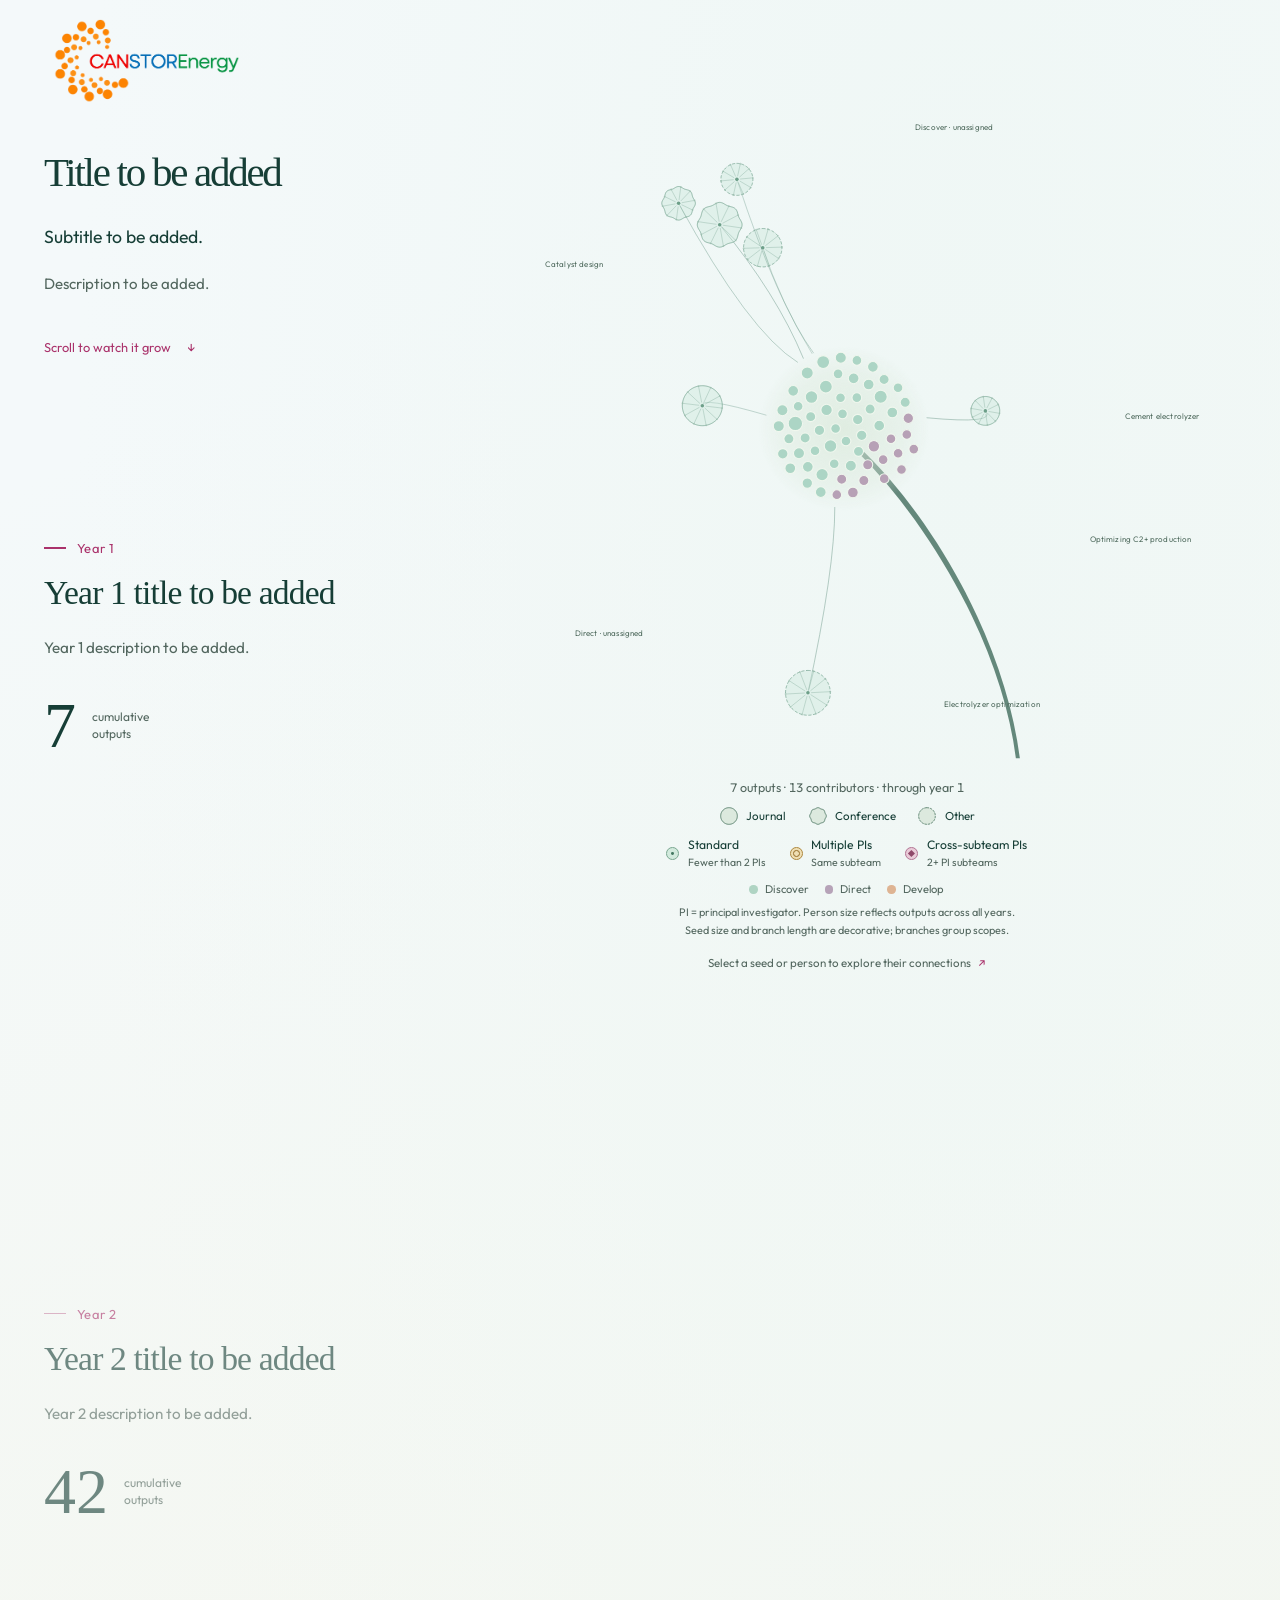
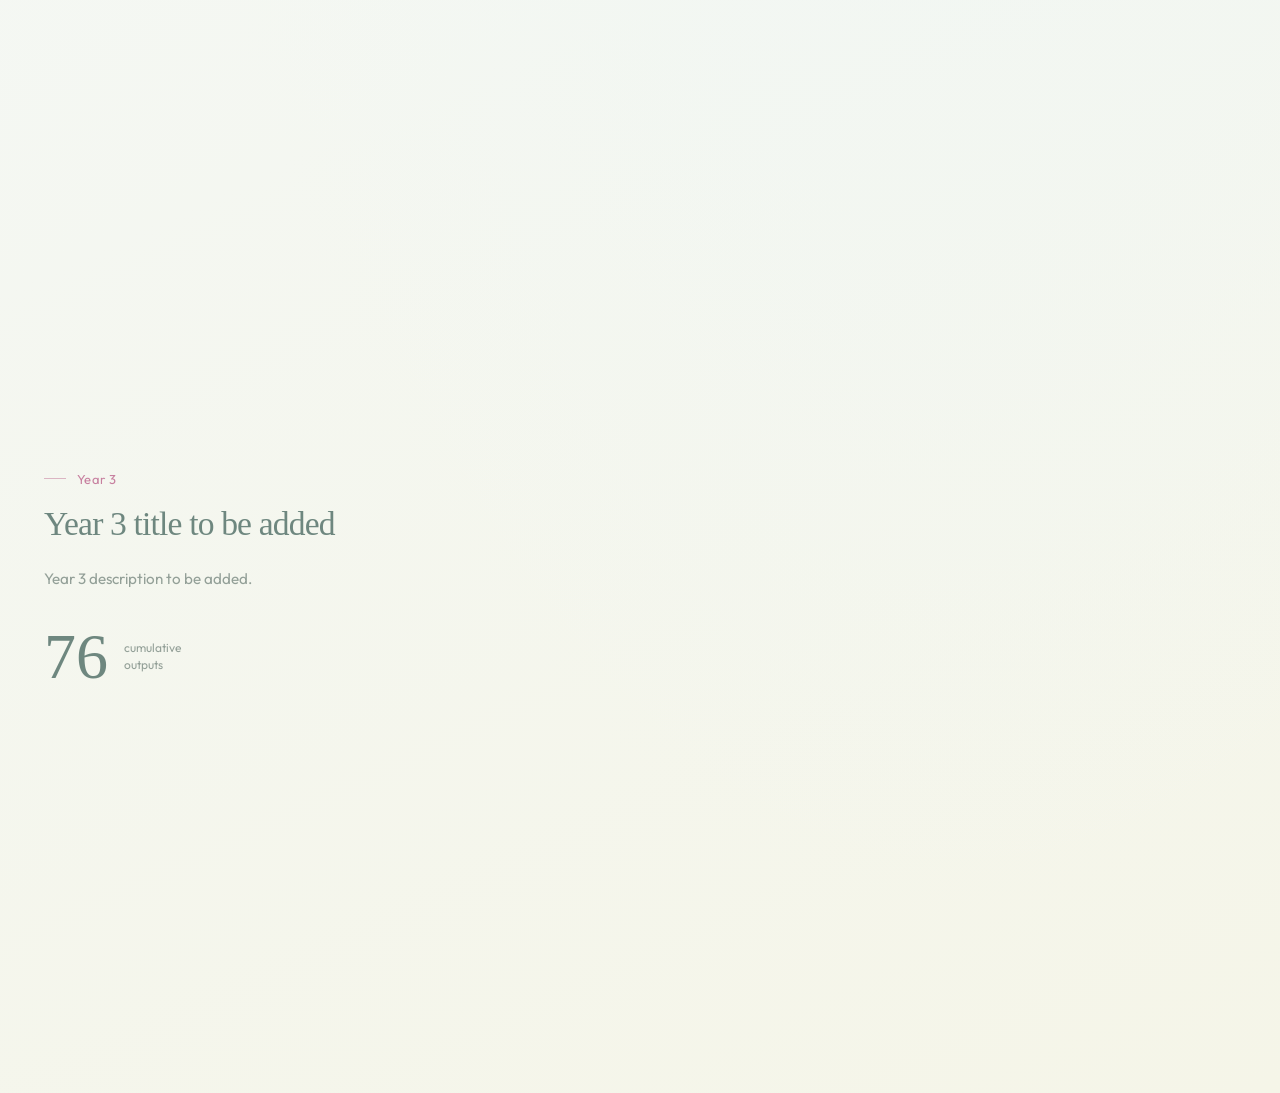
==== index.html @ e915e040 "Use dashed circles for other research outputs" ====
<!doctype html>
<html lang="en">
<head>
  <meta charset="utf-8">
  <meta name="viewport" content="width=device-width,initial-scale=1">
  <meta name="description" content="An interactive visualization of CANSTOREnergy personnel and research output records.">
  <title>CANSTOREnergy · Research visualization</title>
  <link rel="icon" type="image/png" href="assets/branding/canstore-logo-transparent.png">
  <link rel="stylesheet" href="assets/dandelion.css?v=20260923c">
  <script defer src="assets/dandelion_data.js"></script>
  <script defer src="assets/dandelion_layout.js?v=20260923c"></script>
  <script defer src="assets/dandelion.js?v=20260923c"></script>
</head>
<body>
  <a class="skip-link" href="#research-story">Skip to the research story</a>
  <header class="page-header">
    <a class="brand" href="dandelion.html" aria-label="CANSTOREnergy — return to the beginning">
      <img src="assets/branding/canstore-logo-transparent.png" width="1935" height="812" alt="CANSTOREnergy">
    </a>
  </header>
  <main id="research-story">
    <aside class="story" aria-label="Three years of research">
      <div class="story-intro">
        <h1 class="placeholder-text">Title to be added</h1>
        <p class="intro placeholder-text">Subtitle to be added.</p>
        <p class="explanation placeholder-text">Description to be added.</p>
        <a class="scroll-cue" href="#year-1">Scroll to watch it grow <span aria-hidden="true">↓</span></a>
      </div>
      <section class="chapter" id="year-1" data-chapter="1">
        <span class="chapter-year">Year 1</span>
        <h2 class="placeholder-text">Year 1 title to be added</h2>
        <p class="placeholder-text">Year 1 description to be added.</p>
        <div class="chapter-count"><strong>7</strong><span>cumulative<br>outputs</span></div>
      </section>
      <section class="chapter" id="year-2" data-chapter="2">
        <span class="chapter-year">Year 2</span>
        <h2 class="placeholder-text">Year 2 title to be added</h2>
        <p class="placeholder-text">Year 2 description to be added.</p>
        <div class="chapter-count"><strong>42</strong><span>cumulative<br>outputs</span></div>
      </section>
      <section class="chapter" id="year-3" data-chapter="3">
        <span class="chapter-year">Year 3</span>
        <h2 class="placeholder-text">Year 3 title to be added</h2>
        <p class="placeholder-text">Year 3 description to be added.</p>
        <div class="chapter-count"><strong>76</strong><span>cumulative<br>outputs</span></div>
      </section>
    </aside>
    <div class="visual-column">
      <div class="pinned-view">
        <section class="visual" aria-label="Interactive research dandelion">
          <svg id="flower" viewBox="10 15 880 830" role="group" aria-label="Research outputs surrounding a fixed core of contributors"></svg>
          <div id="tooltip" role="tooltip" hidden></div>
        </section>
        <div class="graph-caption">
          <div class="graph-status"><p id="count" aria-live="polite">Loading research records…</p></div>
          <div class="legend type-legend" aria-label="Seed shapes show output type">
            <span><svg viewBox="-12 -12 24 24" data-type-symbol="journal" aria-hidden="true"></svg>Journal</span>
            <span><svg viewBox="-12 -12 24 24" data-type-symbol="conference" aria-hidden="true"></svg>Conference</span>
            <span title="Other outputs, interviews, and reports or briefs"><svg viewBox="-12 -12 24 24" data-type-symbol="other" aria-hidden="true"></svg>Other</span>
          </div>
          <div class="legend output-legend" aria-label="Output legend: PI means principal investigator">
            <span title="Fewer than two recorded PI authors"><i class="standard-key" aria-hidden="true"></i><span class="legend-copy">Standard<small>Fewer than 2 PIs</small></span></span>
            <span title="At least two recorded PI authors, all from the same subteam"><i class="multiple-key" aria-hidden="true"></i><span class="legend-copy">Multiple PIs<small>Same subteam</small></span></span>
            <span title="At least two recorded PI authors representing different subteams"><i class="cross-pi-key" aria-hidden="true"></i><span class="legend-copy">Cross-subteam PIs<small>2+ PI subteams</small></span></span>
          </div>
          <div class="legend people-legend" aria-label="People by subteam">
            <span><i class="discover" aria-hidden="true"></i>Discover</span>
            <span><i class="direct" aria-hidden="true"></i>Direct</span>
            <span title="No contributors from Develop are recorded in the current outputs"><i class="develop" aria-hidden="true"></i>Develop</span>
          </div>
          <p class="graph-note">PI = principal investigator. Person size reflects outputs across all years. <br>Seed size and branch length are decorative; branches group scopes.</p>
        </div>
        <div class="detail-dock" id="detail-dock">
          <p class="details-empty" id="details-empty">Select a seed or person to explore their connections <span aria-hidden="true">↗</span></p>
          <section class="detail-shell" id="detail-shell" hidden aria-labelledby="detail-title">
            <div class="detail-surface">
              <div class="detail-toolbar"><span id="detail-kind">Research output</span><button id="clear" type="button" aria-label="Close selection details">Close <span aria-hidden="true">×</span></button></div>
              <div id="details" tabindex="0" aria-label="Selection details"></div>
              <p id="details-scroll-hint" hidden>More details below <span aria-hidden="true">↓</span></p>
            </div>
          </section>
          <p class="sr-only" id="selection-announcement" aria-live="polite"></p>
        </div>
      </div>
    </div>
  </main>
  <noscript><p class="load-error">Enable JavaScript to explore the interactive flower. The research story remains available above.</p></noscript>
</body>
</html>
---- assets/dandelion.css ----
@font-face{font-family:Outfit;src:url('fonts/outfit-regular.ttf') format('truetype');font-weight:400;font-display:swap}
@font-face{font-family:Outfit;src:url('fonts/outfit-medium.ttf') format('truetype');font-weight:500;font-display:swap}
@font-face{font-family:Outfit;src:url('fonts/outfit-semibold.ttf') format('truetype');font-weight:600;font-display:swap}
:root{--ink:#163e36;--muted:#53675f;--pink:#aa326b;--mint:#afd4c3;--mauve:#b6a3b8;--peach:#deb493;--paper:#f5f6ed;--ease:cubic-bezier(.22,.75,.24,1);--layer-pinned:2;--layer-tooltip:3;--layer-skip:4}
*{box-sizing:border-box}html{scroll-behavior:smooth}body{margin:0;color:var(--ink);background:radial-gradient(ellipse at 75% 16%,#eff7f5 0,transparent 65%),linear-gradient(155deg,#f4f9fa 15%,#f5f5e8 100%);font-family:Outfit,sans-serif;min-height:100dvh}button,a{-webkit-tap-highlight-color:transparent}button{font:inherit;cursor:pointer}a{color:inherit;text-decoration:none}button:focus-visible,a:focus-visible,#details:focus-visible{outline:2px solid var(--pink);outline-offset:4px}button:active{transform:scale(.98)}[hidden]{display:none!important}.sr-only{position:absolute;width:1px;height:1px;overflow:hidden;clip-path:inset(50%);white-space:nowrap}.skip-link{position:fixed;top:1rem;left:1rem;z-index:var(--layer-skip);background:var(--paper);padding:1rem;transform:translateY(-200%)}.skip-link:focus{transform:none}
.page-header{max-width:1460px;margin:auto;padding:1.2rem 2.75rem .3rem;display:flex;align-items:center;min-height:6rem}.brand{display:inline-flex}.brand img{display:block;width:12.5rem;height:auto;object-fit:contain}
main{display:grid;grid-template-columns:minmax(240px,1fr) minmax(0,2fr);gap:1.5rem;max-width:1460px;margin:auto;padding:0 2.75rem}.story{min-width:0}.story-intro{padding:2.75rem 0 1rem}h1,h2,p{margin-top:0}h1,h2,.chapter-count strong{font-family:Georgia,'Times New Roman',serif;font-weight:400}h1{font-size:clamp(2.3rem,3.2vw,3.15rem);line-height:1.02;letter-spacing:-.055em;margin-bottom:1.75rem;max-width:340px}h2{letter-spacing:-.025em;text-wrap:balance}.intro{font-size:1.1rem;line-height:1.65;margin-bottom:1.25rem}.explanation{font-size:.94rem;line-height:1.75;max-width:285px;color:var(--muted);text-wrap:pretty}.scroll-cue{display:inline-flex;align-items:center;gap:1rem;font-size:.8rem;color:var(--pink);margin:1.25rem 0;padding:.45rem 0}.scroll-cue span{transition:transform .4s var(--ease)}.scroll-cue:hover span{transform:translateY(4px)}.chapter{min-height:85dvh;padding:15dvh 0 12dvh;opacity:.6;transition:opacity .6s var(--ease);scroll-margin-top:24dvh}.chapter.active{opacity:1}.chapter-year{display:inline-flex;align-items:center;gap:.65rem;font-size:.81rem;color:var(--pink);letter-spacing:.04em}.chapter-year::before{content:"";width:1.4rem;height:1px;background:currentColor;opacity:.55}.chapter.active .chapter-year::before{height:2px;opacity:1}.chapter h2{font-size:2.1rem;margin:1.1rem 0 1.4rem;line-height:1.12}.chapter p{font-size:.95rem;line-height:1.85;max-width:295px;color:var(--muted);text-wrap:pretty}.chapter-count{display:flex;gap:1rem;align-items:center;margin:2rem 0}.chapter-count strong{font-size:4rem;line-height:1;font-variant-numeric:tabular-nums}.chapter-count span{font-size:.75rem;color:var(--muted);line-height:1.4}.chapter:last-child{padding-bottom:25dvh}
.visual-column{min-width:0}.pinned-view{position:sticky;top:1rem;height:calc(100dvh - 2rem);max-height:1100px;display:grid;grid-template-rows:minmax(0,1fr) auto auto;gap:.55rem}.pinned-view.has-selection{grid-template-rows:minmax(0,1fr) auto 15rem}.visual{position:relative;min-height:0;min-width:0}.visual svg{display:block;width:100%;height:100%;overflow:visible}.graph-caption{text-align:center}.graph-status{display:flex;justify-content:center;align-items:center;gap:1rem;margin-bottom:.65rem}#count{font-size:.78rem;color:var(--muted);margin:0;font-variant-numeric:tabular-nums}.legend{display:flex;gap:1rem;justify-content:center;align-items:center;flex-wrap:wrap;font-size:.76rem}.legend > span{display:flex;align-items:center;gap:.45rem}.legend i{width:.52rem;height:.52rem;border-radius:50%;display:inline-block}.discover{background:var(--mint)}.direct{background:var(--mauve)}.develop{background:var(--peach)}.output-legend{gap:1.5rem}.legend-copy{display:block;text-align:left;line-height:1.35}.legend-copy small{display:block;font-size:.66rem;color:var(--muted);font-weight:400;margin-top:.12rem}.output-legend > span{gap:.55rem}.output-legend i{flex-shrink:0}.people-legend{margin-top:.8rem;font-size:.7rem;color:var(--muted)}.legend .standard-key,.legend .multiple-key,.legend .cross-pi-key{width:.8rem;height:.8rem;border:1px solid #79a68f;background:#d2eadd;position:relative}.legend .standard-key::after{content:'';position:absolute;inset:4px;background:#427760;border-radius:50%}.legend .multiple-key{background:#efdfb4;border-color:#ac873d}.legend .multiple-key::after{content:'';position:absolute;inset:2px;border:1px solid #946b25;border-radius:50%}.legend .cross-pi-key{background:#e9cbd8;border-color:#b17493}.legend .cross-pi-key::after{content:'';position:absolute;inset:3px;background:#8f4869;transform:rotate(45deg)}.graph-note{font-size:.68rem;line-height:1.65;color:var(--muted);margin:.5rem 0 .1rem}
.stem{fill:#315f4f;stroke:none;opacity:.73;transition:opacity .4s var(--ease)}.has-selection .stem{opacity:.24}.has-selection .scope-label{opacity:.45}.branch{fill:none;stroke:#5a8c79;opacity:.52;transition:opacity .4s var(--ease)}.seed,.person{cursor:pointer;outline:none;transition:opacity .4s var(--ease)}.seed:focus-visible .halo,.person:focus-visible .person-dot{stroke:var(--pink);stroke-width:3}.seed .halo{stroke:#6e9e89;stroke-width:.85;fill:#c5e4d7;fill-opacity:.38;transition:fill-opacity .25s var(--ease),stroke .25s var(--ease),stroke-width .25s var(--ease)}.filament{stroke:#659580;stroke-width:.65;opacity:.55;fill:none;pointer-events:none}.seed:hover .halo,.seed:focus-visible .halo{fill-opacity:.75;stroke-width:1.8}.person:hover .person-dot{stroke:#557e6d;stroke-width:2.3}.seed.selected .selection-ring{opacity:1}.seed.selected .halo{fill-opacity:.9}.selection-ring{fill:none;stroke:var(--pink);stroke-width:2.5;opacity:0;transition:opacity .3s var(--ease);pointer-events:none}.dim{opacity:.24!important}.person-dot{stroke:#f0f7ee;stroke-width:1.3;transition:stroke .35s var(--ease),stroke-width .35s var(--ease)}.person.selected .person-dot{stroke:var(--pink);stroke-width:2.8}.author-link{fill:none;stroke:var(--pink);stroke-width:1.5;opacity:.7;pointer-events:none}.scope-label{font:10px Outfit,sans-serif;fill:#526d60;letter-spacing:.02em;pointer-events:none}.multiple-pi .halo{fill:#ecd89d;stroke:#a78744;fill-opacity:.46}.multiple-pi .filament{stroke:#9d7b35}.multiple-pi .seed-heart{fill:#8b662b}.pi-inner{fill:none;stroke:#a17c35;stroke-width:1}.cross-pi .halo{fill:#e4b6ce;stroke:#a96a8c;fill-opacity:.5}.cross-pi .filament{stroke:#ac6888}.pi-diamond{fill:#9c5277;stroke:#fcf6f4;stroke-width:.8}.multiple-pi .seed-tip{fill:#b59a63}.cross-pi .seed-tip{fill:#b57e98}.seed-tip{fill:#9dbfaf;fill-opacity:.65;pointer-events:none}.seed-heart{fill:#6d9f89}.person-hit{fill:transparent}.core-wash{fill:url(#core-wash);pointer-events:none}
#tooltip{position:absolute;pointer-events:none;background:#fcfdf6f5;color:var(--ink);padding:.65rem .8rem;max-width:min(22rem,100%);font-size:.8rem;line-height:1.5;border-radius:.55rem;box-shadow:0 6px 30px #234f3914,inset 0 0 0 1px #b9cdc26b;z-index:var(--layer-tooltip)}
.detail-dock{min-height:0;margin:0 .4rem}.details-empty{text-align:center;font-size:.72rem;line-height:1.5;color:var(--muted);margin:.2rem 0 .3rem}.details-empty span{color:var(--pink);margin-left:.3rem}.detail-shell{height:100%;border:1px solid #bdcec1;border-radius:.85rem;background:#fcfdf6;box-shadow:0 5px 20px #244c3709}.detail-surface{height:100%;display:flex;flex-direction:column;border-radius:inherit;overflow:hidden}.detail-toolbar{display:flex;align-items:center;justify-content:space-between;gap:1rem;padding:.45rem 1.1rem .2rem;color:var(--pink);font-size:.72rem;font-weight:500;flex-shrink:0}#clear{display:inline-flex;align-items:center;gap:.55rem;background:none;border:0;padding:.25rem .1rem .25rem .7rem;font-size:.75rem;color:var(--ink);border-radius:1rem;min-height:2.5rem;transition:background .3s var(--ease)}#clear:hover{background:#e9efe6}#clear span{font-size:1.2rem;width:1.7rem;height:1.7rem;display:grid;place-items:center;background:#ecf0e8;border-radius:50%;line-height:1}#details{overflow:auto;overscroll-behavior:contain;scrollbar-width:thin;scrollbar-color:#b2c9bb transparent;padding:.2rem 1.1rem 1.2rem;min-height:0}#detail-title{font-size:1.35rem;line-height:1.35;margin:0 0 .75rem;max-width:65ch;text-wrap:pretty}.record-body{display:grid;grid-template-columns:1fr 1.15fr;gap:1.5rem}.record-related{border-left:1px solid #dce5d9;padding-left:1.25rem}.record-meta{display:grid;grid-template-columns:repeat(2,minmax(0,1fr));gap:.6rem 1rem;margin:0}.record-meta div{min-width:0}.record-meta dt{font-size:.7rem;color:#6b7e72;margin-bottom:.14rem}.record-meta dd{font-size:.84rem;line-height:1.45;margin:0;overflow-wrap:anywhere}.pi-status{display:flex;align-items:center;gap:.45rem;font-size:.87rem;font-weight:500;margin:0 0 .2rem}.pi-status::before{content:"";width:.5rem;height:.5rem;border-radius:50%;background:#89b6a0;flex-shrink:0}.pi-status.multiple-pi::before{background:#d6b875;box-shadow:inset 0 0 0 2px #f2e9d1;border:1px solid #a78744}.pi-status.cross-pi::before{background:#b57c99;border-radius:0;transform:rotate(45deg)}.pi-status.multiple-pi{color:#826023}.pi-status.cross-pi{color:#924467}.pi-summary{margin:0 0 .7rem}.collaboration-status{font-size:.77rem;color:var(--ink);line-height:1.5;margin:0 0 .5rem}.collaboration-status.is-cross{color:var(--pink)}.contributor-list,.output-list{list-style:none;margin:.4rem 0 0;padding:0}.contributor-list li{display:grid;grid-template-columns:minmax(0,1fr) auto;gap:.6rem;align-items:baseline;padding:.3rem 0;border-bottom:1px solid #dce5d96b}.contributor-list li:last-child{border-bottom:0}.record-link{border:0;background:none;padding:0;color:var(--ink);text-align:left;font-size:.85rem;line-height:1.5;text-decoration:underline;text-decoration-color:#819a8d55;text-underline-offset:3px}.record-link:hover{color:var(--pink);text-decoration-color:var(--pink)}.team-tag{color:var(--muted);font-size:.72rem}.publication-link{display:inline-flex;align-items:center;gap:.7rem;background:#e9efe5;color:var(--ink);padding:.35rem .4rem .35rem .75rem;border-radius:2rem;font-size:.72rem;margin-top:.75rem}.publication-link span{display:grid;place-items:center;background:#d7e5d9;border-radius:50%;height:1.5rem;width:1.5rem;transition:transform .3s var(--ease)}.publication-link:hover span{transform:translate(1px,-1px)}.record-note{font-size:.8rem;line-height:1.55;color:var(--muted);margin:.6rem 0 0}.list-heading{font-size:.8rem;font-weight:500;margin:0 0 .5rem}.output-list li{padding:.45rem 0;box-shadow:0 1px 0 #ccd9cb60}.output-year{font-size:.71rem;color:var(--muted);display:block;margin-top:.15rem}.load-error{padding:2rem;color:var(--pink)}
@media(max-height:760px) and (min-width:801px){.pinned-view.has-selection{grid-template-rows:minmax(0,1fr) auto 12rem}.graph-note{display:none}.page-header{min-height:4.5rem}.brand img{width:10rem}}
@media(max-width:1050px) and (min-width:801px){main{grid-template-columns:minmax(210px,1fr) minmax(0,2fr);gap:1rem;padding:0 1.75rem}.page-header{padding-left:1.75rem}.record-body{grid-template-columns:1fr;gap:.9rem}.record-related{border-left:0;border-top:1px solid #dce5d9;padding:1rem 0 0}.legend{gap:.7rem}.scope-label{font-size:11px}}
@media(max-width:800px){.page-header{padding:.9rem 1.25rem .3rem;min-height:0}.brand img{width:10rem}main{display:flex;flex-direction:column;padding:0 1.25rem;gap:0}.visual-column{display:contents}.pinned-view{order:-1;top:0;height:68dvh;min-height:min(470px,68dvh);max-height:640px;grid-template-rows:minmax(0,1fr) auto auto;gap:.3rem;z-index:var(--layer-pinned);background:linear-gradient(155deg,#f2f8f7,#f4f5e9);margin:0 -1.25rem;padding:.4rem .75rem .6rem;box-shadow:0 8px 15px #31533e05}.pinned-view.has-selection{grid-template-rows:minmax(0,1fr) auto 11.5rem;height:68dvh;min-height:470px}.scope-label{display:none}.graph-status{margin:0 0 .5rem;gap:.8rem}#count{font-size:.65rem}.legend{font-size:.69rem;gap:.7rem}.output-legend{display:grid;grid-template-columns:repeat(3,auto);gap:.8rem}.output-legend > span{gap:.35rem}.legend-copy small{font-size:.61rem}.people-legend{font-size:.65rem}.graph-note{display:block;font-size:.63rem;max-width:34rem;margin:.5rem auto .1rem}.graph-note br{display:none}.detail-dock{margin:0 .1rem}.details-empty{font-size:.65rem}.people-legend{margin-top:.4rem}.detail-toolbar{padding:.3rem .8rem 0}.detail-toolbar #clear{min-height:2rem}#details{padding:.2rem .8rem 1rem}#detail-title{font-size:1.15rem}.record-body{grid-template-columns:1fr;gap:.9rem}.record-related{border-left:0;border-top:1px solid #dce5d9;padding:.8rem 0 0}.record-meta{grid-template-columns:repeat(2,minmax(0,1fr))}.record-link{font-size:.85rem;padding:.15rem 0}.team-tag{font-size:.72rem}.story-intro{padding:2.4rem 0 .5rem}h1{font-size:2.85rem;max-width:none}.explanation{max-width:440px}.chapter{min-height:85dvh;padding:12dvh 0 18dvh;scroll-margin-top:72dvh}.chapter p{max-width:440px}.chapter:last-child{padding-bottom:40dvh}.chapter h2{font-size:1.95rem}.pinned-view.has-selection .graph-note,.pinned-view.has-selection .people-legend{display:none}}
@media(max-width:380px){.output-legend{gap:.4rem}.output-legend > span{gap:.25rem}.legend-copy{font-size:.62rem}.legend-copy small{font-size:.56rem}.contributor-list li{grid-template-columns:1fr;gap:0}}
@media(max-width:800px) and (max-height:620px){.pinned-view,.pinned-view.has-selection{height:70dvh;min-height:0}.pinned-view.has-selection{grid-template-rows:minmax(0,1fr) auto 9rem}.graph-note{display:none}.legend-copy small{display:none}.chapter{scroll-margin-top:74dvh}}
@media(prefers-reduced-motion:reduce){html{scroll-behavior:auto}*,*::before,*::after{animation:none!important;transition:none!important}}

#flower{outline:none}.seed-art,.seed-pulse{transform-origin:0 0}

#details-scroll-hint{margin:0;padding:.15rem 1rem .35rem;text-align:right;font-size:.63rem;color:var(--muted);flex-shrink:0;background:#fcfdf6;box-shadow:0 -7px 12px #fcfdf6}#details-scroll-hint span{margin-left:.4rem}

/* Silhouette encodes output type; color and the centre encode PI collaboration. */
.type-legend{gap:1.35rem;margin-bottom:.7rem;font-size:.72rem;color:var(--ink)}.type-legend svg{width:1.25rem;height:1.25rem;flex-shrink:0;fill:#dce9de;stroke:#537c68;stroke-width:1.2;stroke-linejoin:round}.seed .halo{stroke-linejoin:round}
@media(max-width:800px){.type-legend{gap:1rem;margin-bottom:.45rem;font-size:.65rem}.type-legend svg{width:1.1rem;height:1.1rem}}

.seed[data-output-shape="other"] .halo{stroke-dasharray:3 3;stroke-linecap:round}.type-legend [data-type-symbol="other"] path{stroke-dasharray:2 2;stroke-linecap:round}
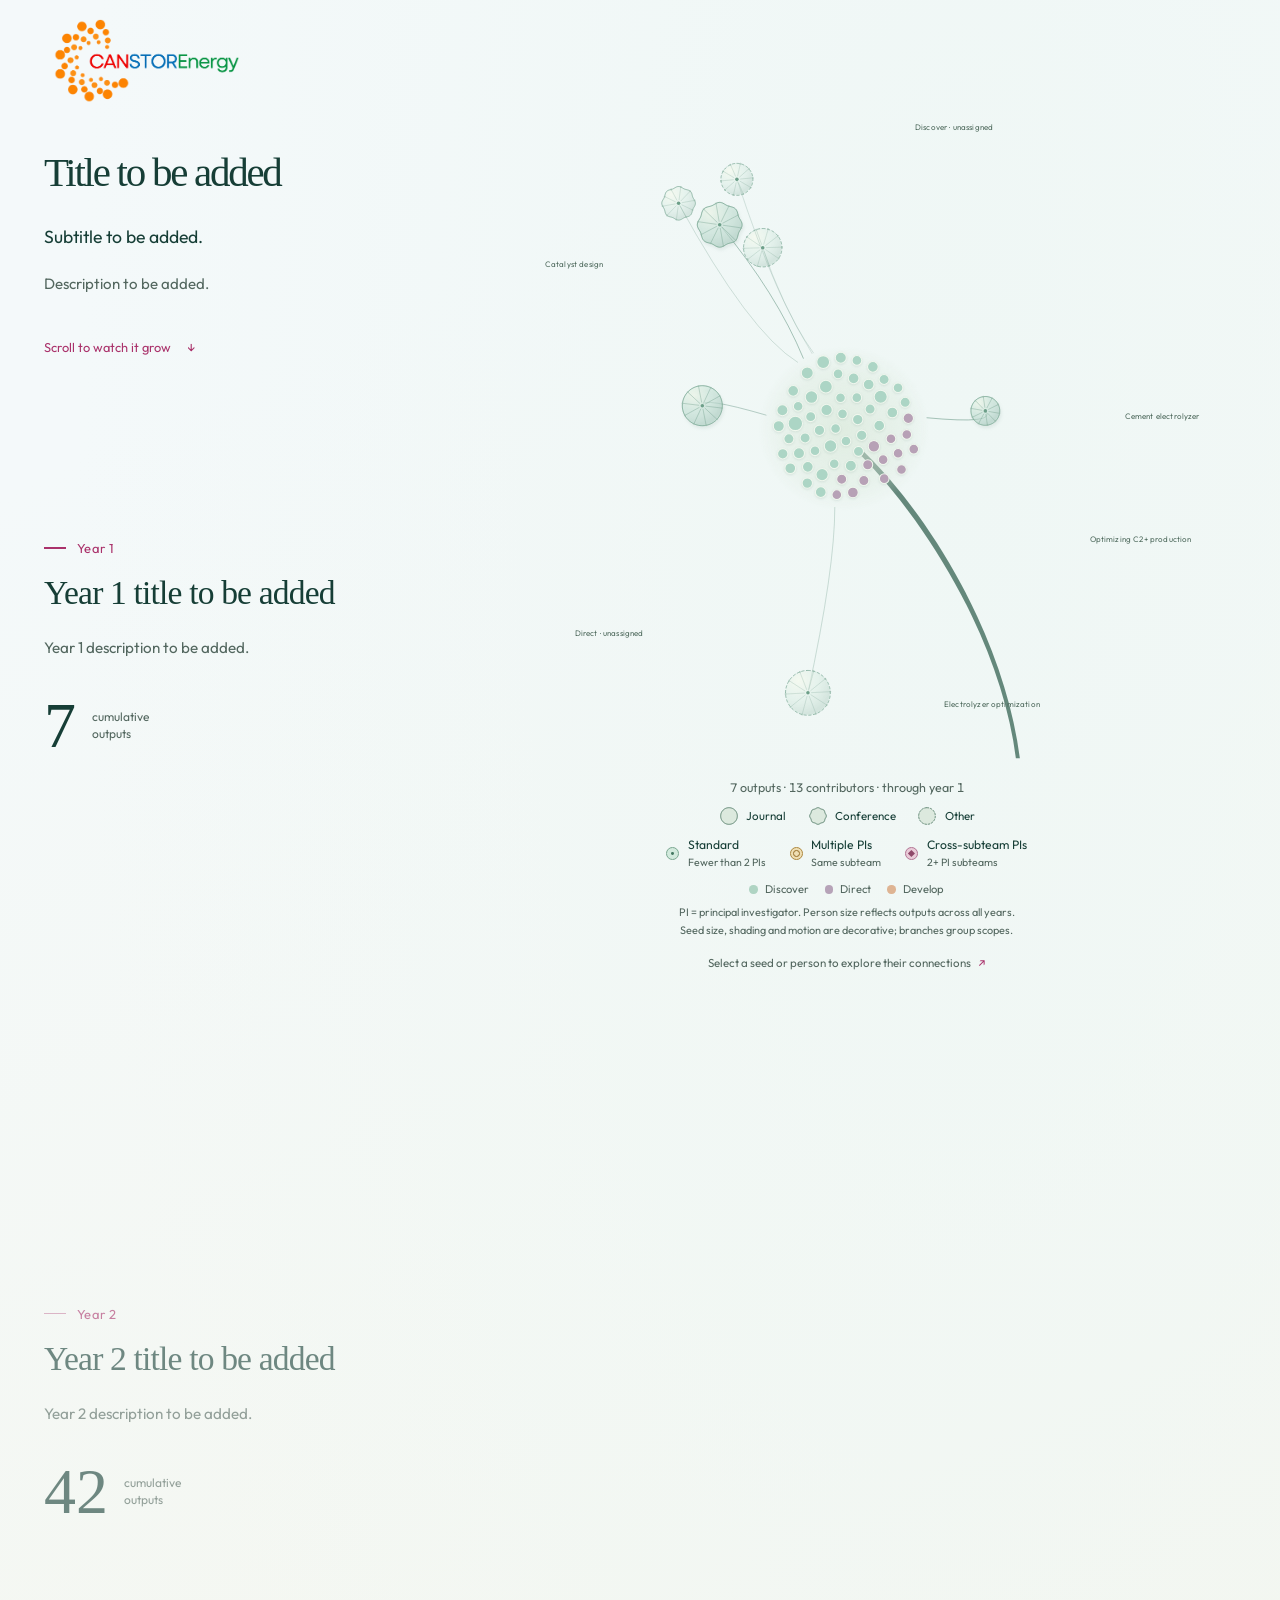
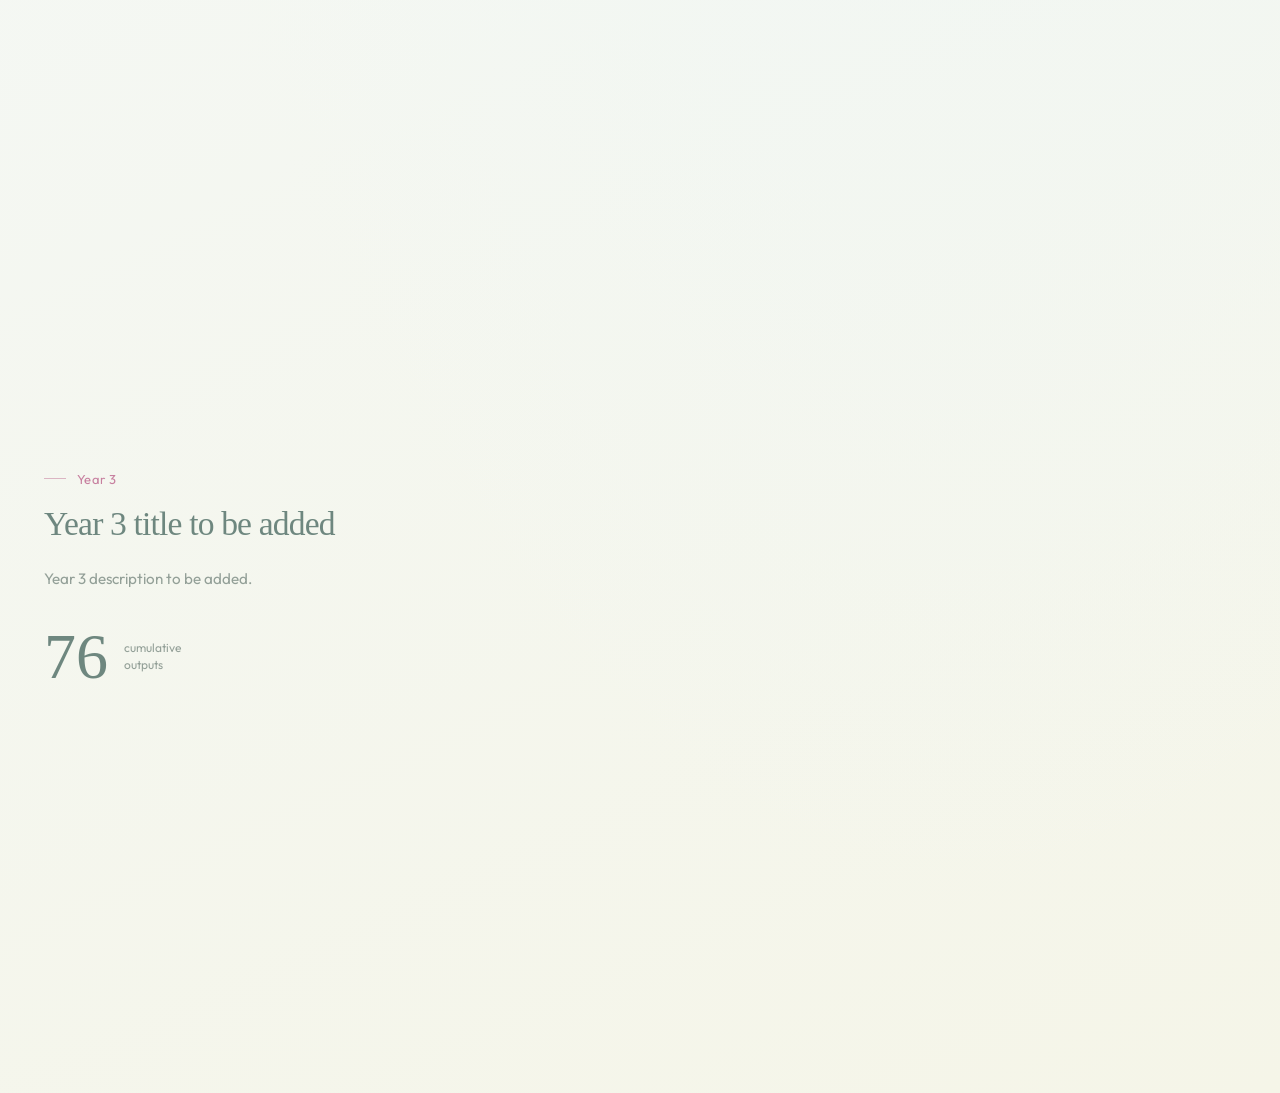
==== commit f162118c: "Add layered seed lighting and coordinated breeze motion" ====
--- a/index.html
+++ b/index.html
@@ -6,10 +6,10 @@
   <meta name="description" content="An interactive visualization of CANSTOREnergy personnel and research output records.">
   <title>CANSTOREnergy · Research visualization</title>
   <link rel="icon" type="image/png" href="assets/branding/canstore-logo-transparent.png">
-  <link rel="stylesheet" href="assets/dandelion.css?v=20260923c">
+  <link rel="stylesheet" href="assets/dandelion.css?v=20260925a">
   <script defer src="assets/dandelion_data.js"></script>
-  <script defer src="assets/dandelion_layout.js?v=20260923c"></script>
-  <script defer src="assets/dandelion.js?v=20260923c"></script>
+  <script defer src="assets/dandelion_layout.js?v=20260925a"></script>
+  <script defer src="assets/dandelion.js?v=20260925a"></script>
 </head>
 <body>
   <a class="skip-link" href="#research-story">Skip to the research story</a>
@@ -68,7 +68,7 @@
             <span><i class="direct" aria-hidden="true"></i>Direct</span>
             <span title="No contributors from Develop are recorded in the current outputs"><i class="develop" aria-hidden="true"></i>Develop</span>
           </div>
-          <p class="graph-note">PI = principal investigator. Person size reflects outputs across all years. <br>Seed size and branch length are decorative; branches group scopes.</p>
+          <p class="graph-note">PI = principal investigator. Person size reflects outputs across all years. <br>Seed size, shading and motion are decorative; branches group scopes.</p>
         </div>
         <div class="detail-dock" id="detail-dock">
           <p class="details-empty" id="details-empty">Select a seed or person to explore their connections <span aria-hidden="true">↗</span></p>
--- a/assets/dandelion.css
+++ b/assets/dandelion.css
@@ -25,3 +25,6 @@
 @media(max-width:800px){.type-legend{gap:1rem;margin-bottom:.45rem;font-size:.65rem}.type-legend svg{width:1.1rem;height:1.1rem}}
 
 .seed[data-output-shape="other"] .halo{stroke-dasharray:3 3;stroke-linecap:round}.type-legend [data-type-symbol="other"] path{stroke-dasharray:2 2;stroke-linecap:round}
+
+/* Shallow lighting and contrast layers give the canopy depth without changing data sizes. */
+.seed-light{fill:url(#seed-light);pointer-events:none;opacity:.75}.twig[data-depth="front"] .halo{filter:url(#seed-shadow);stroke-width:1.05;fill-opacity:.58}.twig[data-depth="back"] .halo{fill-opacity:.3}.twig[data-depth="front"] .branch{opacity:.64}.twig[data-depth="back"] .branch{opacity:.34}.twig[data-depth="back"] .filament{opacity:.42}.twig[data-depth="front"] .filament{opacity:.68}.twig .seed:hover .halo,.twig .seed:focus-visible .halo{fill-opacity:.8;stroke-width:1.8}.twig .seed.selected .halo{fill-opacity:.9}.person-dot{filter:drop-shadow(0 1px 1px #315f4f20)}.has-selection .seed-light{opacity:.45}
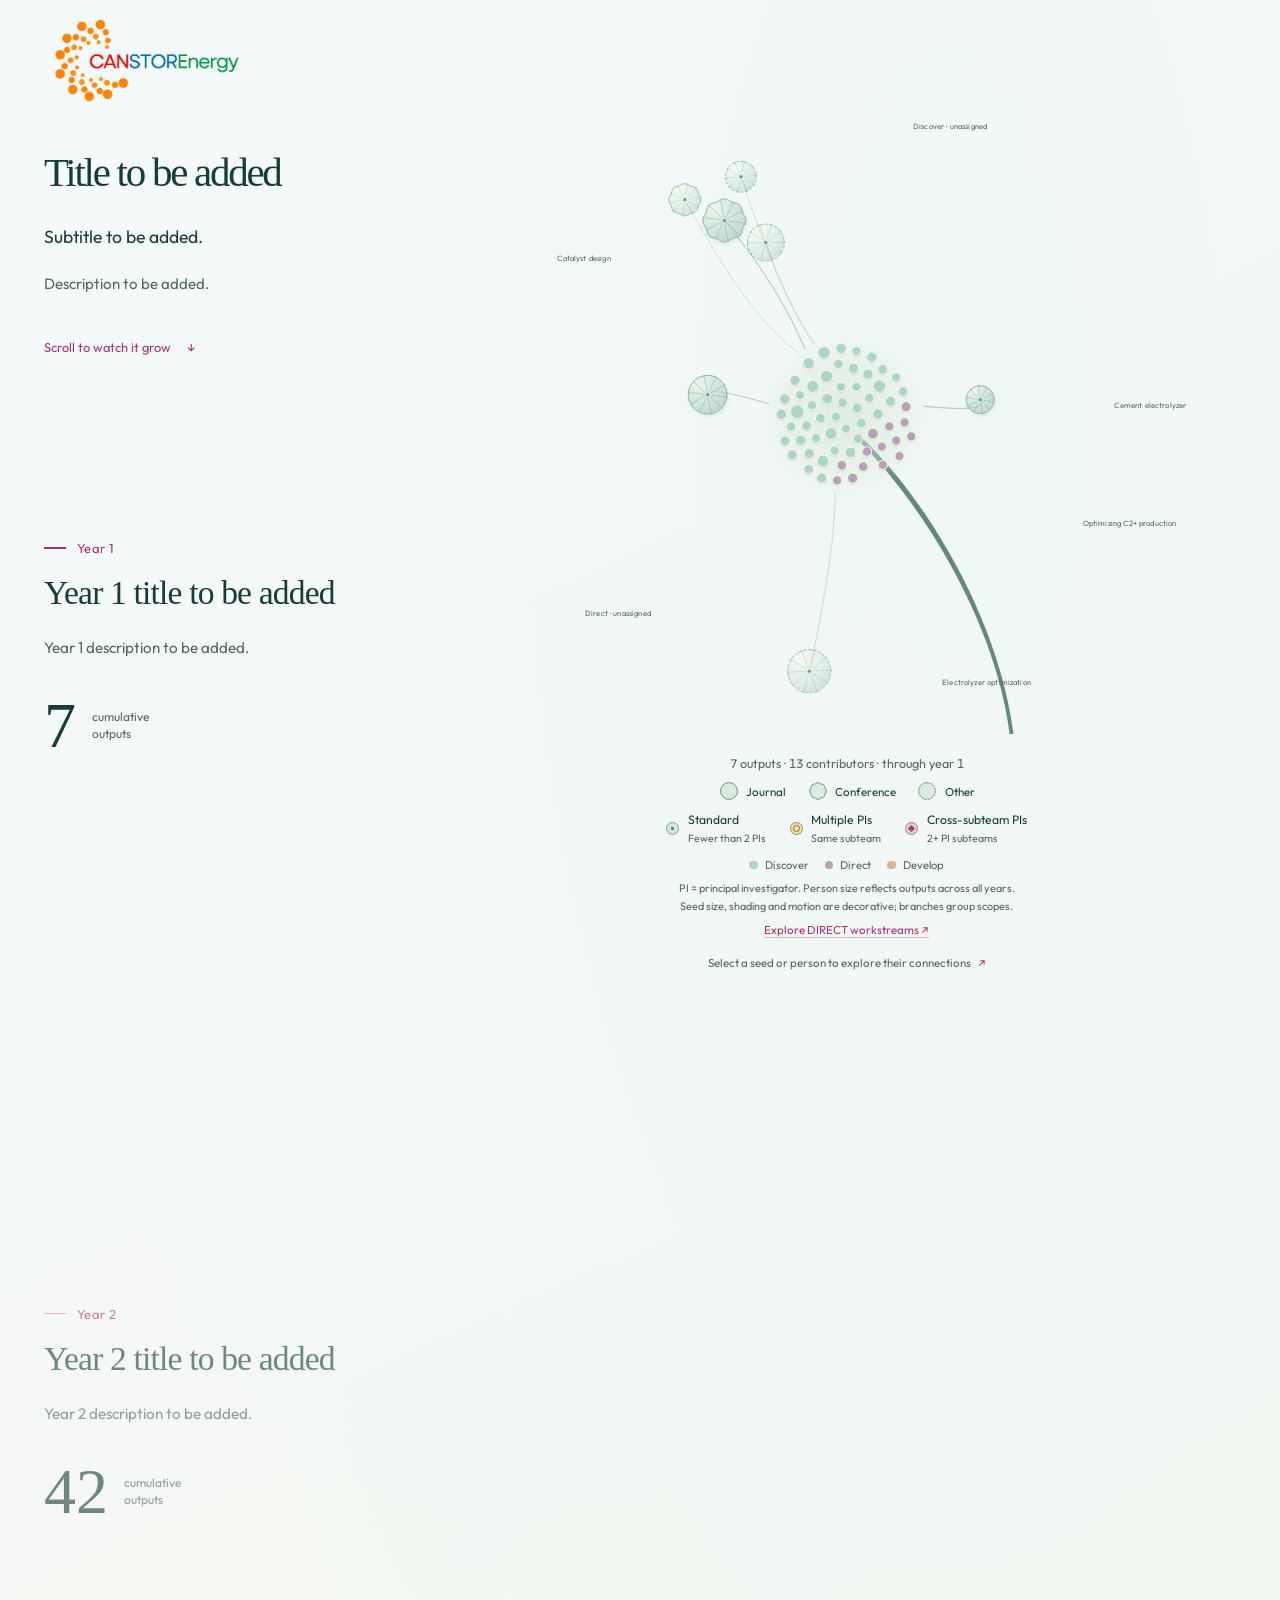
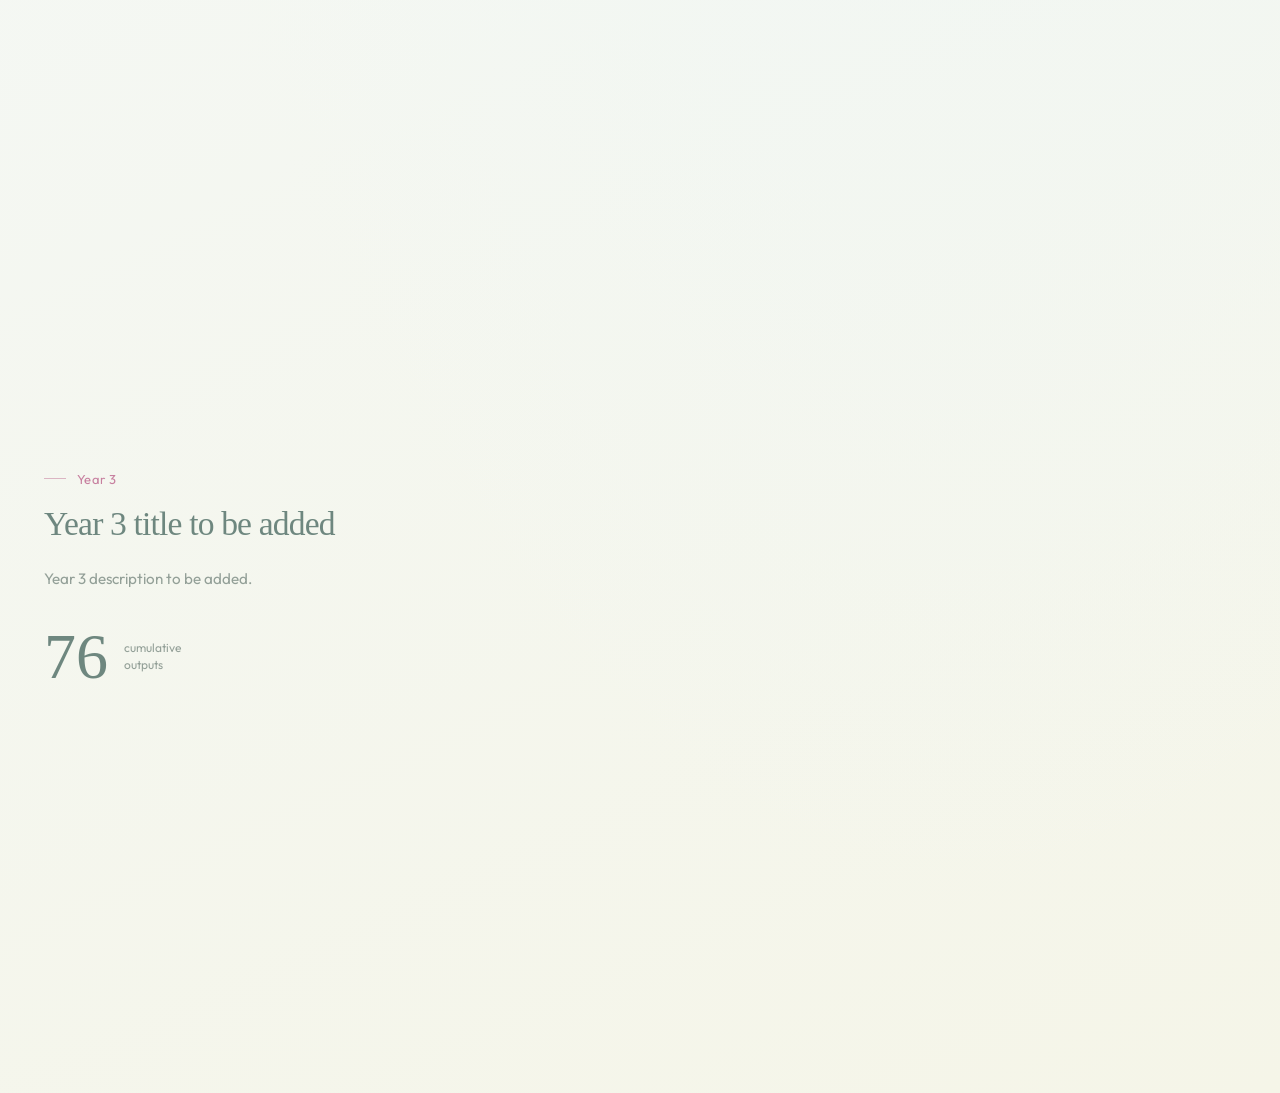
==== commit ad922c21: "Add dated DIRECT contributor context and workstream exploration" ====
--- a/index.html
+++ b/index.html
@@ -6,10 +6,11 @@
   <meta name="description" content="An interactive visualization of CANSTOREnergy personnel and research output records.">
   <title>CANSTOREnergy · Research visualization</title>
   <link rel="icon" type="image/png" href="assets/branding/canstore-logo-transparent.png">
-  <link rel="stylesheet" href="assets/dandelion.css?v=20260925a">
+  <link rel="stylesheet" href="assets/dandelion.css?v=20261003a">
   <script defer src="assets/dandelion_data.js"></script>
-  <script defer src="assets/dandelion_layout.js?v=20260925a"></script>
-  <script defer src="assets/dandelion.js?v=20260925a"></script>
+  <script defer src="assets/dandelion_layout.js?v=20261003a"></script>
+  <script defer src="assets/direct_enrichment.js?v=20261003a"></script>
+  <script defer src="assets/dandelion.js?v=20261003a"></script>
 </head>
 <body>
   <a class="skip-link" href="#research-story">Skip to the research story</a>
@@ -69,12 +70,13 @@
             <span title="No contributors from Develop are recorded in the current outputs"><i class="develop" aria-hidden="true"></i>Develop</span>
           </div>
           <p class="graph-note">PI = principal investigator. Person size reflects outputs across all years. <br>Seed size, shading and motion are decorative; branches group scopes.</p>
+          <button id="direct-browse" class="direct-browse" type="button" aria-controls="detail-shell" hidden>Explore DIRECT workstreams <span aria-hidden="true">↗</span></button>
         </div>
         <div class="detail-dock" id="detail-dock">
           <p class="details-empty" id="details-empty">Select a seed or person to explore their connections <span aria-hidden="true">↗</span></p>
           <section class="detail-shell" id="detail-shell" hidden aria-labelledby="detail-title">
             <div class="detail-surface">
-              <div class="detail-toolbar"><span id="detail-kind">Research output</span><button id="clear" type="button" aria-label="Close selection details">Close <span aria-hidden="true">×</span></button></div>
+              <div class="detail-toolbar"><div class="detail-navigation"><button id="detail-back" type="button" hidden aria-label="Back to previous details">← Back</button><span id="detail-kind">Research output</span></div><button id="clear" type="button" aria-label="Close selection details">Close <span aria-hidden="true">×</span></button></div>
               <div id="details" tabindex="0" aria-label="Selection details"></div>
               <p id="details-scroll-hint" hidden>More details below <span aria-hidden="true">↓</span></p>
             </div>
--- a/assets/dandelion.css
+++ b/assets/dandelion.css
@@ -28,3 +28,7 @@
 
 /* Shallow lighting and contrast layers give the canopy depth without changing data sizes. */
 .seed-light{fill:url(#seed-light);pointer-events:none;opacity:.75}.twig[data-depth="front"] .halo{filter:url(#seed-shadow);stroke-width:1.05;fill-opacity:.58}.twig[data-depth="back"] .halo{fill-opacity:.3}.twig[data-depth="front"] .branch{opacity:.64}.twig[data-depth="back"] .branch{opacity:.34}.twig[data-depth="back"] .filament{opacity:.42}.twig[data-depth="front"] .filament{opacity:.68}.twig .seed:hover .halo,.twig .seed:focus-visible .halo{fill-opacity:.8;stroke-width:1.8}.twig .seed.selected .halo{fill-opacity:.9}.person-dot{filter:drop-shadow(0 1px 1px #315f4f20)}.has-selection .seed-light{opacity:.45}
+
+/* DIRECT context remains separate from authored-output data and the flower layout. */
+.direct-browse{border:0;background:none;color:var(--pink);padding:.3rem .6rem;font-size:.72rem;text-decoration:underline;text-decoration-color:#aa326b50;text-underline-offset:3px}.direct-browse:hover{background:#e9eee5;border-radius:1rem}.pinned-view.has-selection .direct-browse{display:none}.detail-navigation{display:flex;align-items:center;gap:.7rem;min-width:0}#detail-back{background:none;border:0;border-right:1px solid #cfdbce;padding:.4rem .7rem .4rem 0;color:var(--ink);font-size:.72rem;white-space:nowrap}#detail-back:hover{color:var(--pink)}.context-eyebrow{font-size:.75rem;color:var(--muted);margin:-.35rem 0 .9rem}.direct-context{margin:0 0 1rem;padding-bottom:.85rem;border-bottom:1px solid #dce5d9}.context-role{font-size:.8rem;margin:0;color:var(--ink)}.context-source{font-size:.65rem;line-height:1.6;color:var(--muted);margin:.7rem 0 .15rem}.context-expansion{margin-top:.6rem}.context-expansion summary,.area-expansion summary{cursor:pointer;font-size:.8rem;line-height:1.5;padding:.35rem 0;color:var(--ink)}summary:focus-visible{outline:2px solid var(--pink);outline-offset:3px}.area-label{font-size:.71rem;font-weight:500;color:var(--muted);margin:.75rem 0 .2rem}.workstream-list{list-style:none;padding:0;margin:.2rem 0 .5rem}.workstream-list li{margin:.25rem 0}.context-output-heading{margin-top:1.2rem}.context-intro{font-size:.84rem;line-height:1.6;max-width:62ch;margin:0 0 .7rem}.area-expansion{padding:.2rem 0 .4rem;border-bottom:1px solid #dce5d9}.area-expansion summary{font-size:.88rem;font-weight:500}.workstream-roster{list-style:none;margin:.45rem 0 0;padding:0}.workstream-roster li{padding:.35rem 0;border-bottom:1px solid #dce5d96b}.roster-name{font-size:.85rem}.roster-status{display:block;font-size:.65rem;color:var(--muted);line-height:1.45;margin-top:.1rem}.roster-note{margin-top:.25rem}.person.workstream-member .person-dot{stroke:#75617e;stroke-width:2.5;stroke-dasharray:2 1.5}.workstream-catalogue{padding-bottom:.2rem}
+@media(max-width:800px){.direct-browse{font-size:.65rem;padding:.25rem .5rem}.detail-navigation{gap:.4rem}.detail-toolbar{gap:.4rem}#detail-back{padding-right:.4rem}.context-source{font-size:.65rem}.context-intro{font-size:.8rem}}
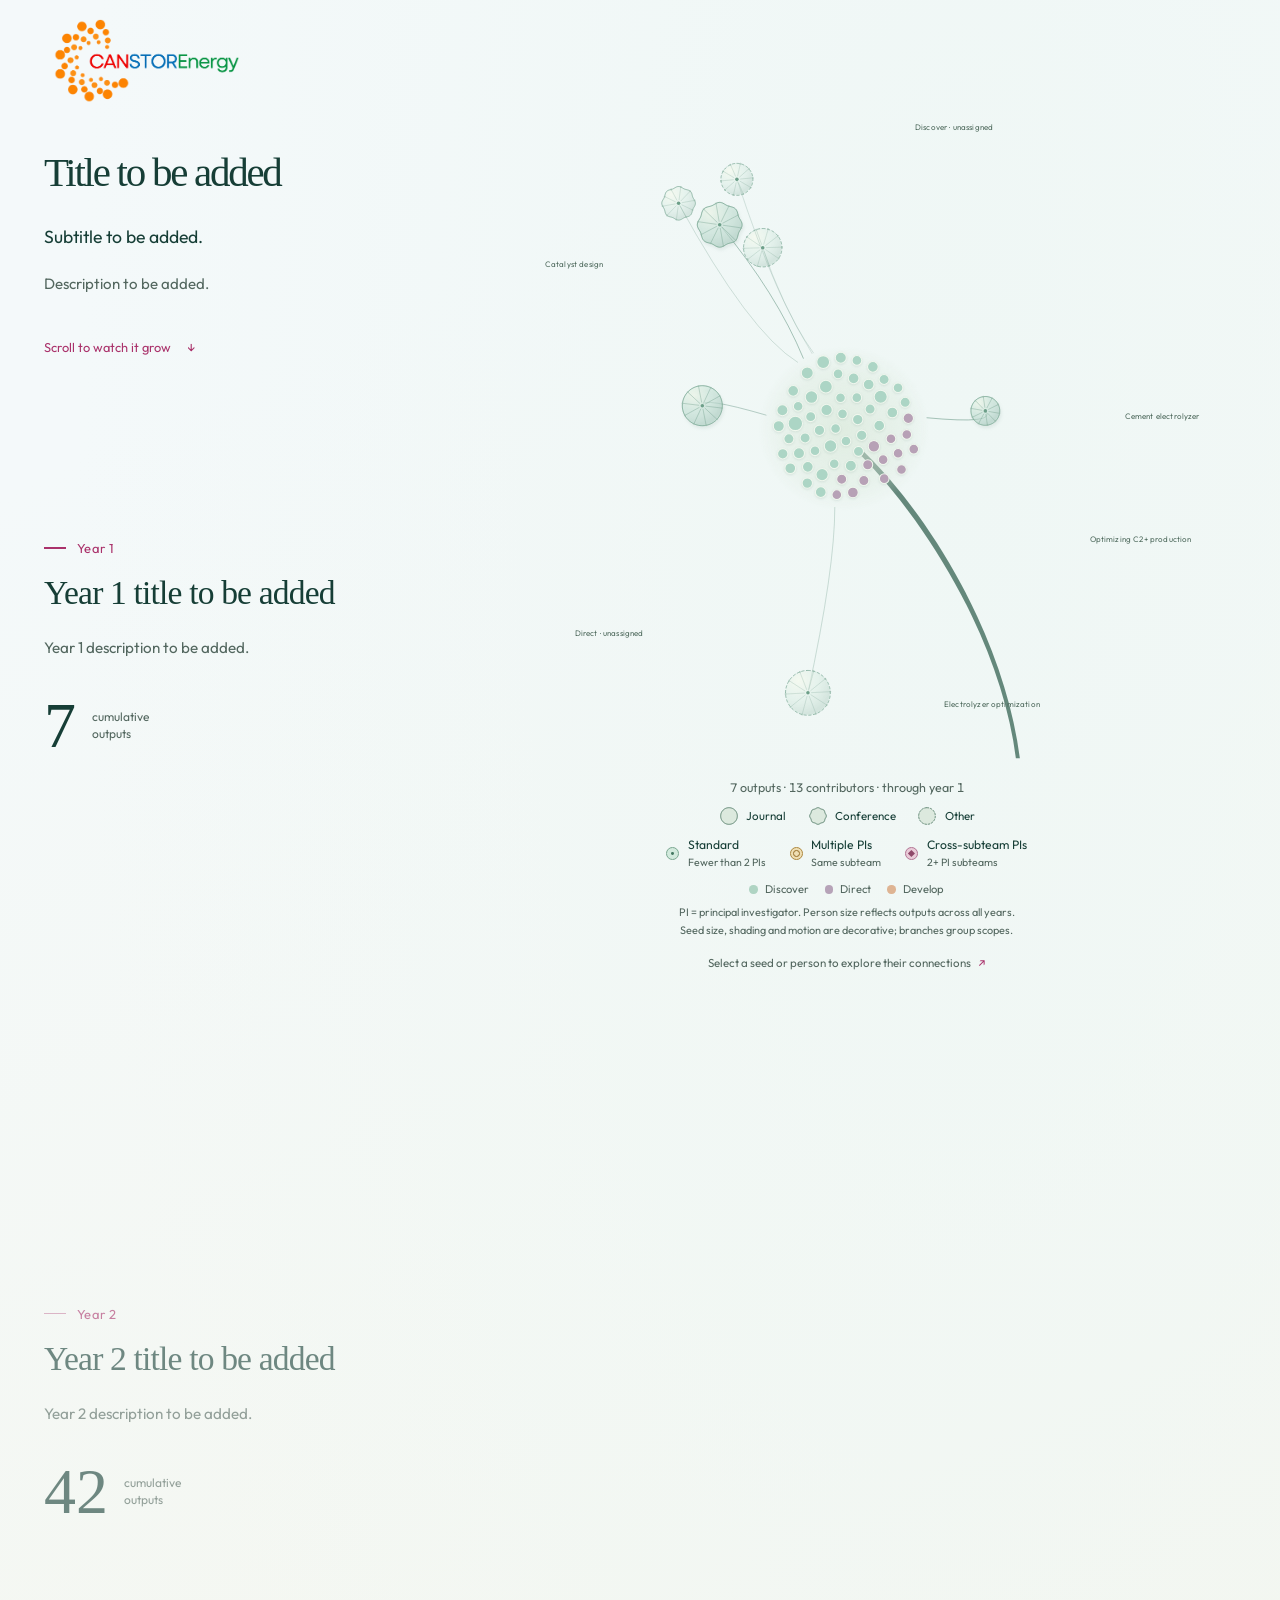
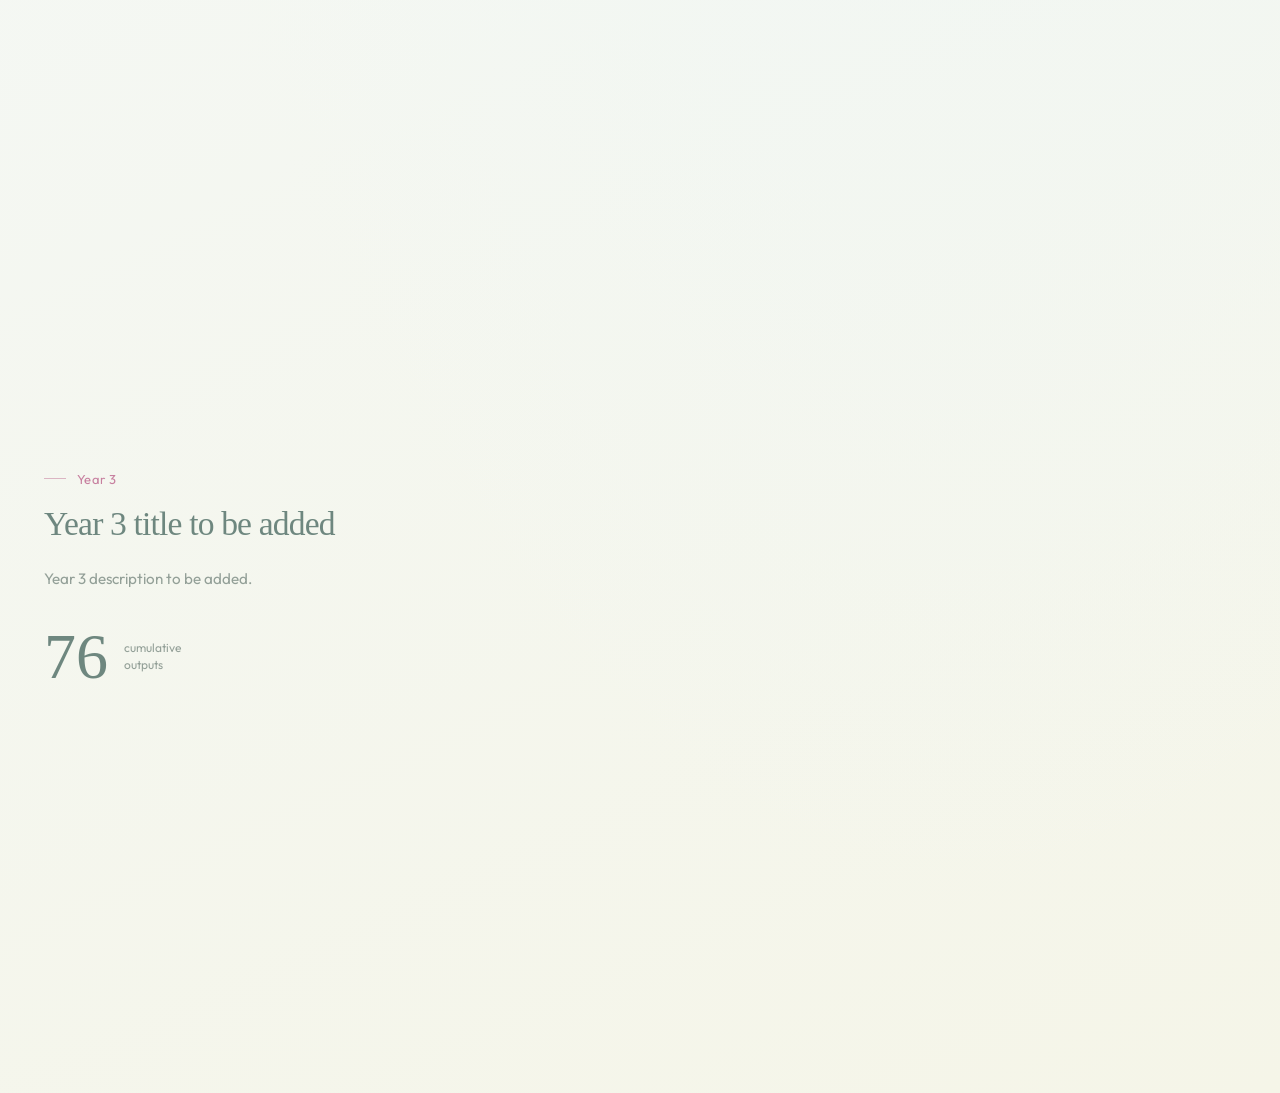
==== commit 419ec450: "Simplify DIRECT context and remove workstream directory entry" ====
--- a/index.html
+++ b/index.html
@@ -6,11 +6,11 @@
   <meta name="description" content="An interactive visualization of CANSTOREnergy personnel and research output records.">
   <title>CANSTOREnergy · Research visualization</title>
   <link rel="icon" type="image/png" href="assets/branding/canstore-logo-transparent.png">
-  <link rel="stylesheet" href="assets/dandelion.css?v=20261003a">
+  <link rel="stylesheet" href="assets/dandelion.css?v=20261011a">
   <script defer src="assets/dandelion_data.js"></script>
-  <script defer src="assets/dandelion_layout.js?v=20261003a"></script>
-  <script defer src="assets/direct_enrichment.js?v=20261003a"></script>
-  <script defer src="assets/dandelion.js?v=20261003a"></script>
+  <script defer src="assets/dandelion_layout.js?v=20261011a"></script>
+  <script defer src="assets/direct_enrichment.js?v=20261011a"></script>
+  <script defer src="assets/dandelion.js?v=20261011a"></script>
 </head>
 <body>
   <a class="skip-link" href="#research-story">Skip to the research story</a>
@@ -70,7 +70,6 @@
             <span title="No contributors from Develop are recorded in the current outputs"><i class="develop" aria-hidden="true"></i>Develop</span>
           </div>
           <p class="graph-note">PI = principal investigator. Person size reflects outputs across all years. <br>Seed size, shading and motion are decorative; branches group scopes.</p>
-          <button id="direct-browse" class="direct-browse" type="button" aria-controls="detail-shell" hidden>Explore DIRECT workstreams <span aria-hidden="true">↗</span></button>
         </div>
         <div class="detail-dock" id="detail-dock">
           <p class="details-empty" id="details-empty">Select a seed or person to explore their connections <span aria-hidden="true">↗</span></p>
--- a/assets/dandelion.css
+++ b/assets/dandelion.css
@@ -30,5 +30,5 @@
 .seed-light{fill:url(#seed-light);pointer-events:none;opacity:.75}.twig[data-depth="front"] .halo{filter:url(#seed-shadow);stroke-width:1.05;fill-opacity:.58}.twig[data-depth="back"] .halo{fill-opacity:.3}.twig[data-depth="front"] .branch{opacity:.64}.twig[data-depth="back"] .branch{opacity:.34}.twig[data-depth="back"] .filament{opacity:.42}.twig[data-depth="front"] .filament{opacity:.68}.twig .seed:hover .halo,.twig .seed:focus-visible .halo{fill-opacity:.8;stroke-width:1.8}.twig .seed.selected .halo{fill-opacity:.9}.person-dot{filter:drop-shadow(0 1px 1px #315f4f20)}.has-selection .seed-light{opacity:.45}
 
 /* DIRECT context remains separate from authored-output data and the flower layout. */
-.direct-browse{border:0;background:none;color:var(--pink);padding:.3rem .6rem;font-size:.72rem;text-decoration:underline;text-decoration-color:#aa326b50;text-underline-offset:3px}.direct-browse:hover{background:#e9eee5;border-radius:1rem}.pinned-view.has-selection .direct-browse{display:none}.detail-navigation{display:flex;align-items:center;gap:.7rem;min-width:0}#detail-back{background:none;border:0;border-right:1px solid #cfdbce;padding:.4rem .7rem .4rem 0;color:var(--ink);font-size:.72rem;white-space:nowrap}#detail-back:hover{color:var(--pink)}.context-eyebrow{font-size:.75rem;color:var(--muted);margin:-.35rem 0 .9rem}.direct-context{margin:0 0 1rem;padding-bottom:.85rem;border-bottom:1px solid #dce5d9}.context-role{font-size:.8rem;margin:0;color:var(--ink)}.context-source{font-size:.65rem;line-height:1.6;color:var(--muted);margin:.7rem 0 .15rem}.context-expansion{margin-top:.6rem}.context-expansion summary,.area-expansion summary{cursor:pointer;font-size:.8rem;line-height:1.5;padding:.35rem 0;color:var(--ink)}summary:focus-visible{outline:2px solid var(--pink);outline-offset:3px}.area-label{font-size:.71rem;font-weight:500;color:var(--muted);margin:.75rem 0 .2rem}.workstream-list{list-style:none;padding:0;margin:.2rem 0 .5rem}.workstream-list li{margin:.25rem 0}.context-output-heading{margin-top:1.2rem}.context-intro{font-size:.84rem;line-height:1.6;max-width:62ch;margin:0 0 .7rem}.area-expansion{padding:.2rem 0 .4rem;border-bottom:1px solid #dce5d9}.area-expansion summary{font-size:.88rem;font-weight:500}.workstream-roster{list-style:none;margin:.45rem 0 0;padding:0}.workstream-roster li{padding:.35rem 0;border-bottom:1px solid #dce5d96b}.roster-name{font-size:.85rem}.roster-status{display:block;font-size:.65rem;color:var(--muted);line-height:1.45;margin-top:.1rem}.roster-note{margin-top:.25rem}.person.workstream-member .person-dot{stroke:#75617e;stroke-width:2.5;stroke-dasharray:2 1.5}.workstream-catalogue{padding-bottom:.2rem}
-@media(max-width:800px){.direct-browse{font-size:.65rem;padding:.25rem .5rem}.detail-navigation{gap:.4rem}.detail-toolbar{gap:.4rem}#detail-back{padding-right:.4rem}.context-source{font-size:.65rem}.context-intro{font-size:.8rem}}
+.pinned-view.has-selection .detail-navigation{display:flex;align-items:center;gap:.7rem;min-width:0}#detail-back{background:none;border:0;border-right:1px solid #cfdbce;padding:.4rem .7rem .4rem 0;color:var(--ink);font-size:.72rem;white-space:nowrap}#detail-back:hover{color:var(--pink)}.context-eyebrow{font-size:.75rem;color:var(--muted);margin:-.35rem 0 .9rem}.direct-context{margin:0 0 1rem;padding-bottom:.85rem;border-bottom:1px solid #dce5d9}.context-role{font-size:.8rem;margin:0;color:var(--ink)}.context-expansion{margin-top:.6rem}.context-expansion summary{cursor:pointer;font-size:.8rem;line-height:1.5;padding:.35rem 0;color:var(--ink)}summary:focus-visible{outline:2px solid var(--pink);outline-offset:3px}.area-label{font-size:.71rem;font-weight:500;color:var(--muted);margin:.75rem 0 .2rem}.workstream-list{list-style:none;padding:0;margin:.2rem 0 .5rem}.workstream-list li{margin:.25rem 0}.context-output-heading{margin-top:1.2rem}.workstream-roster{list-style:none;margin:.45rem 0 0;padding:0}.workstream-roster li{padding:.35rem 0;border-bottom:1px solid #dce5d96b}.roster-name{font-size:.85rem}.roster-status{display:block;font-size:.65rem;color:var(--muted);line-height:1.45;margin-top:.1rem}.roster-note{margin-top:.25rem}.person.workstream-member .person-dot{stroke:#75617e;stroke-width:2.5;stroke-dasharray:2 1.5}
+@media(max-width:800px){.detail-navigation{gap:.4rem}.detail-toolbar{gap:.4rem}#detail-back{padding-right:.4rem}}
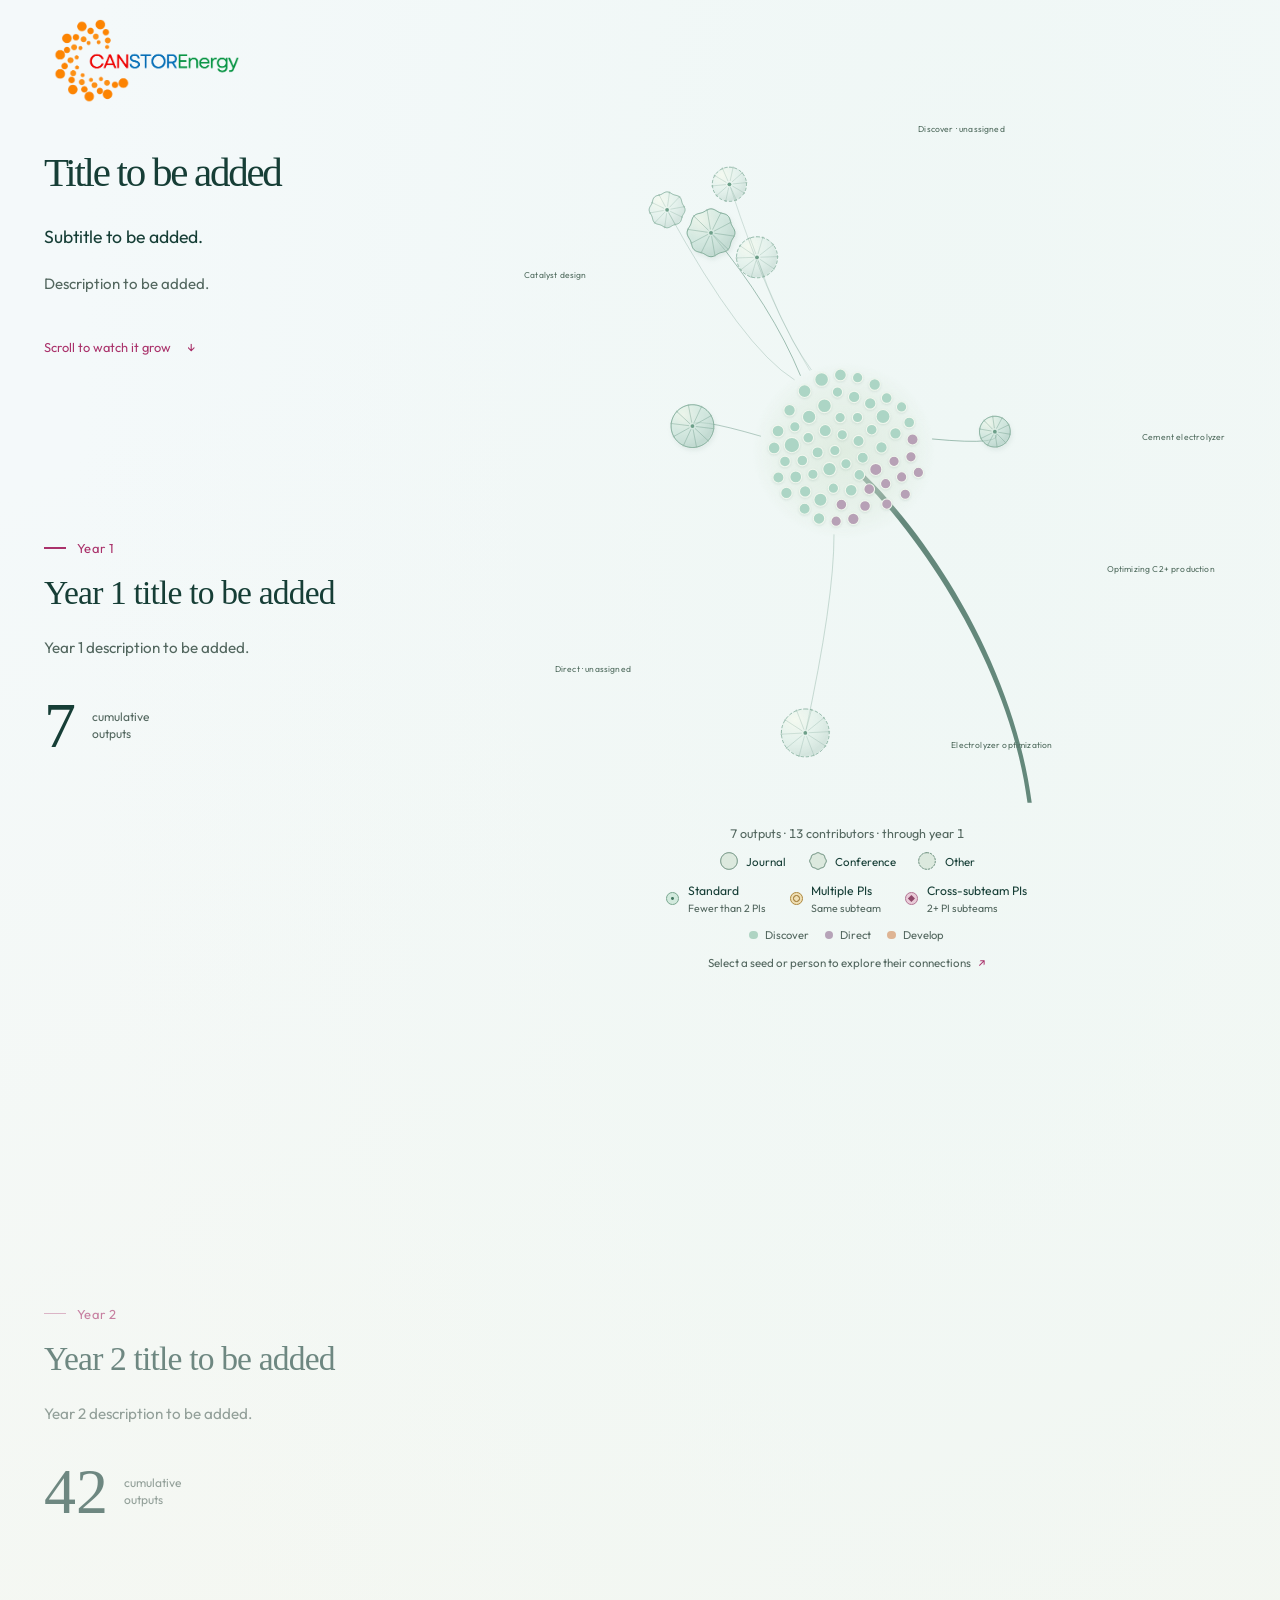
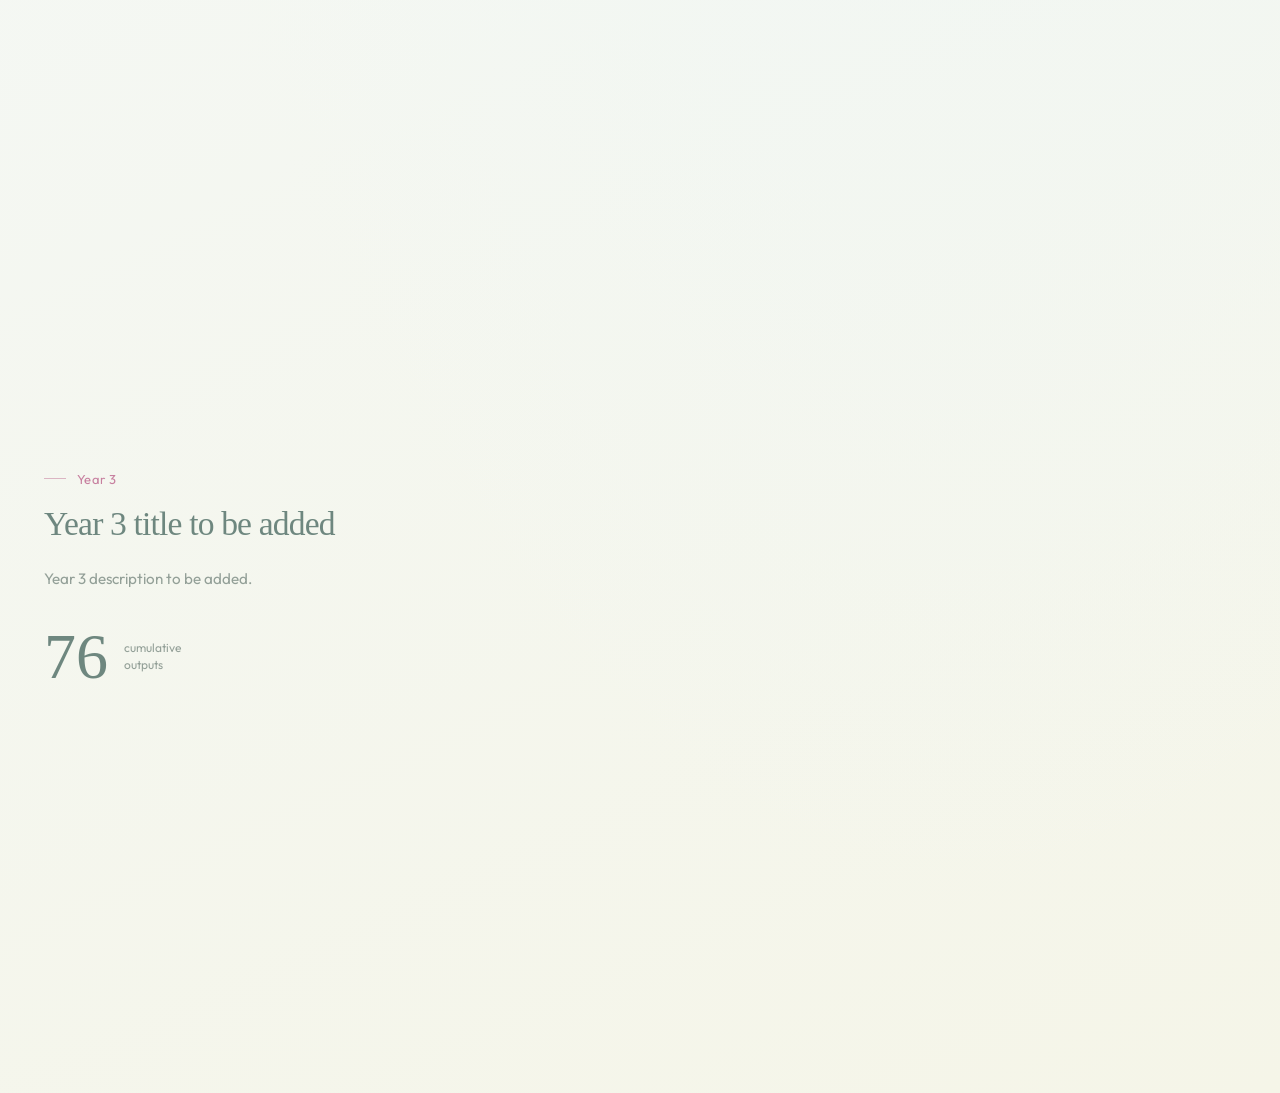
==== commit be59e6bd: "Remove explanatory note beneath the flower legend" ====
--- a/index.html
+++ b/index.html
@@ -69,7 +69,6 @@
             <span><i class="direct" aria-hidden="true"></i>Direct</span>
             <span title="No contributors from Develop are recorded in the current outputs"><i class="develop" aria-hidden="true"></i>Develop</span>
           </div>
-          <p class="graph-note">PI = principal investigator. Person size reflects outputs across all years. <br>Seed size, shading and motion are decorative; branches group scopes.</p>
         </div>
         <div class="detail-dock" id="detail-dock">
           <p class="details-empty" id="details-empty">Select a seed or person to explore their connections <span aria-hidden="true">↗</span></p>
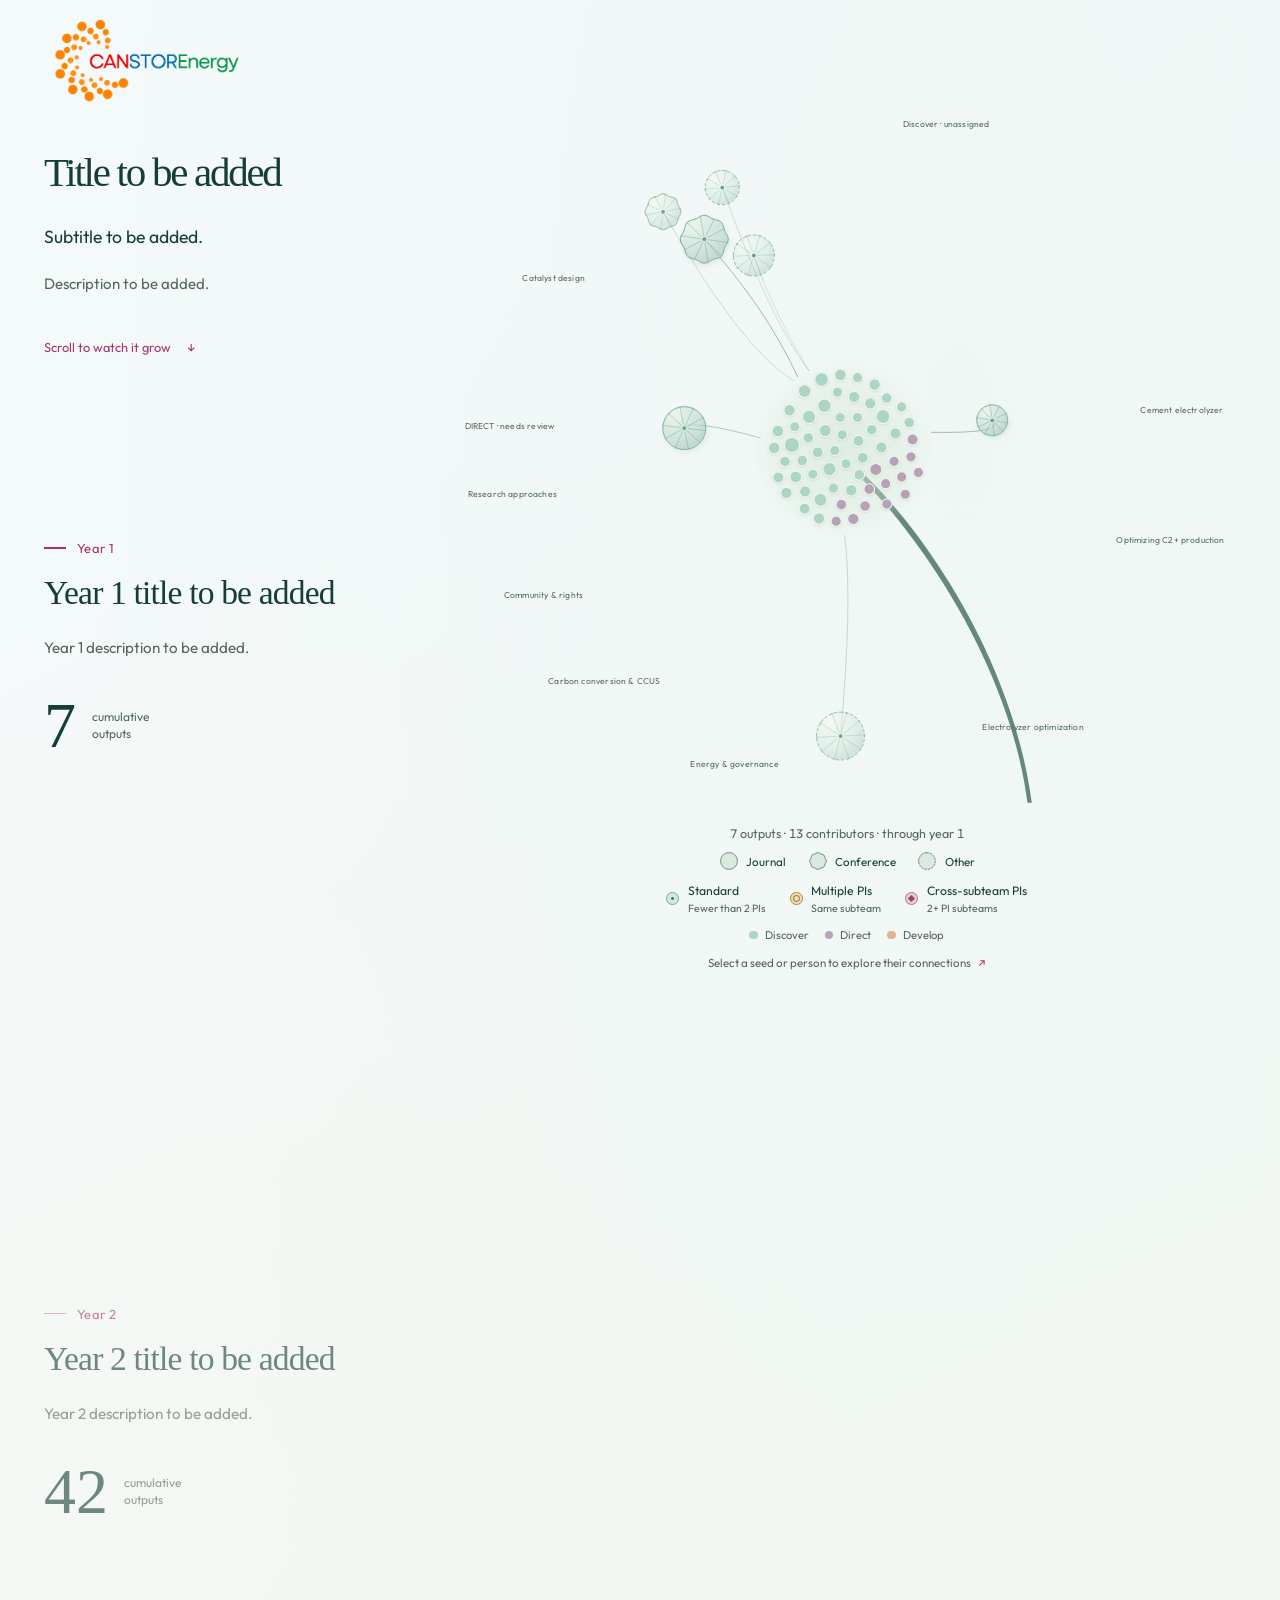
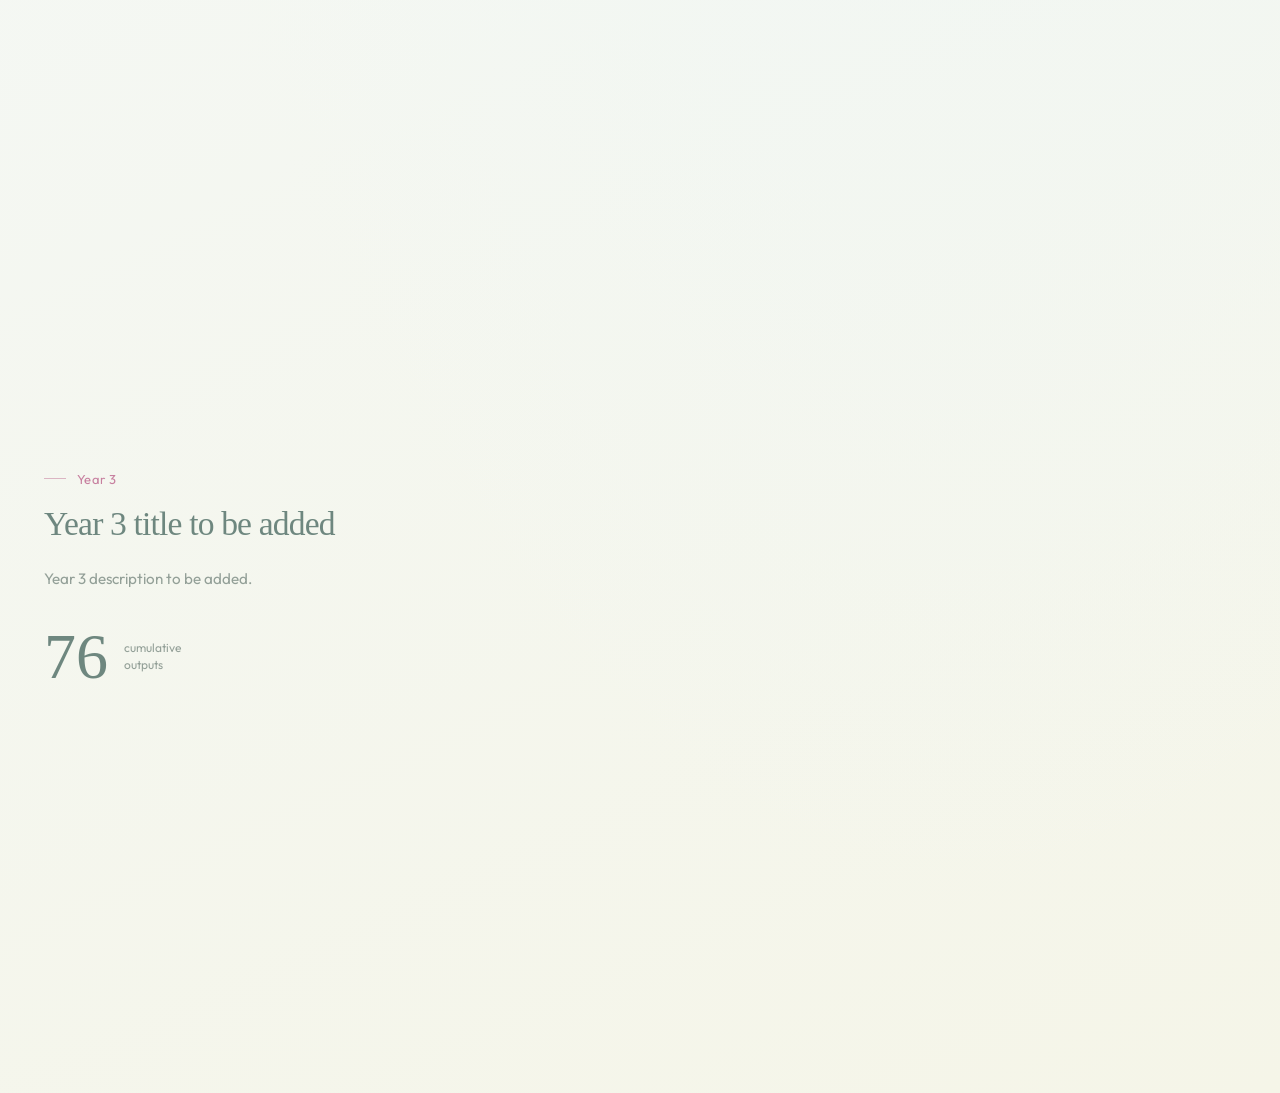
==== commit 5b876412: "Group DIRECT outputs into provisional research topics" ====
--- a/index.html
+++ b/index.html
@@ -6,11 +6,12 @@
   <meta name="description" content="An interactive visualization of CANSTOREnergy personnel and research output records.">
   <title>CANSTOREnergy · Research visualization</title>
   <link rel="icon" type="image/png" href="assets/branding/canstore-logo-transparent.png">
-  <link rel="stylesheet" href="assets/dandelion.css?v=20261011a">
+  <link rel="stylesheet" href="assets/dandelion.css?v=20261013a">
   <script defer src="assets/dandelion_data.js"></script>
-  <script defer src="assets/dandelion_layout.js?v=20261011a"></script>
-  <script defer src="assets/direct_enrichment.js?v=20261011a"></script>
-  <script defer src="assets/dandelion.js?v=20261011a"></script>
+  <script defer src="assets/dandelion_layout.js?v=20261013a"></script>
+  <script defer src="assets/dandelion_scopes.js?v=20261013a"></script>
+  <script defer src="assets/direct_enrichment.js?v=20261013a"></script>
+  <script defer src="assets/dandelion.js?v=20261013a"></script>
 </head>
 <body>
   <a class="skip-link" href="#research-story">Skip to the research story</a>
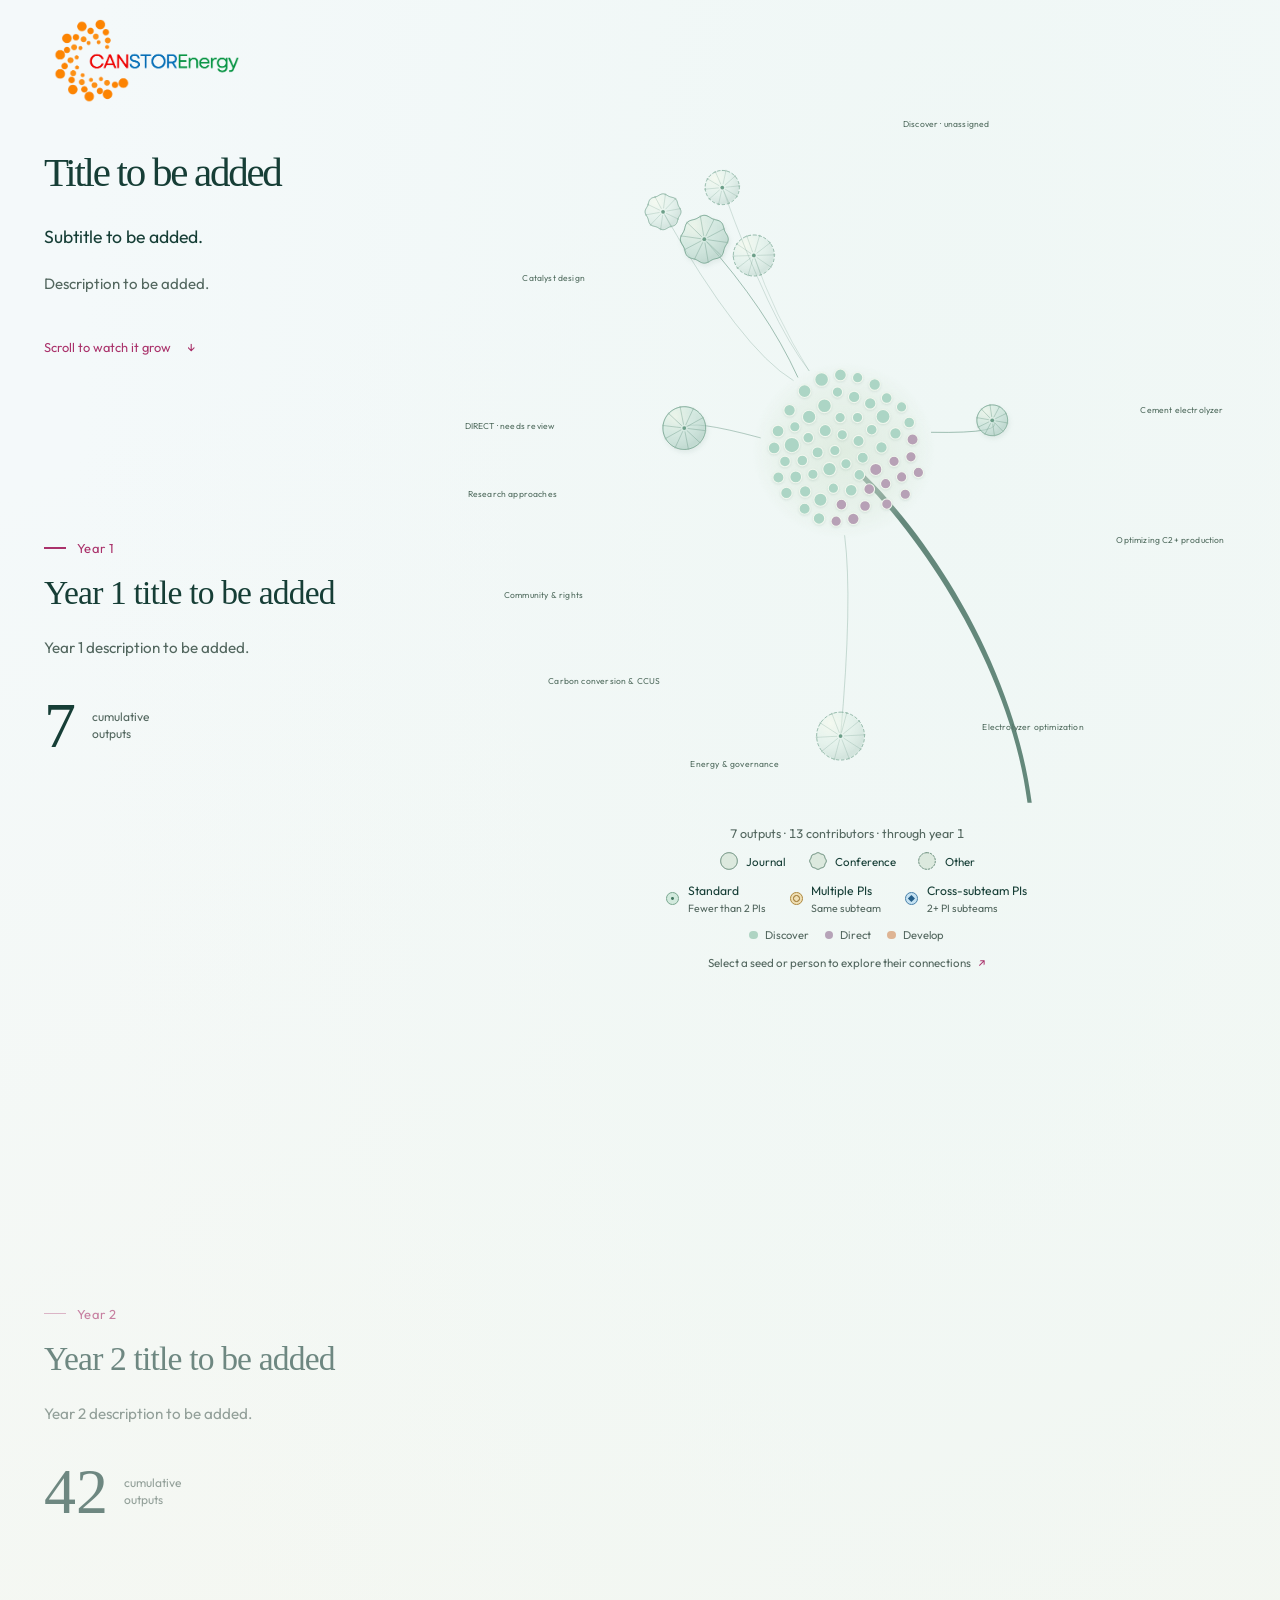
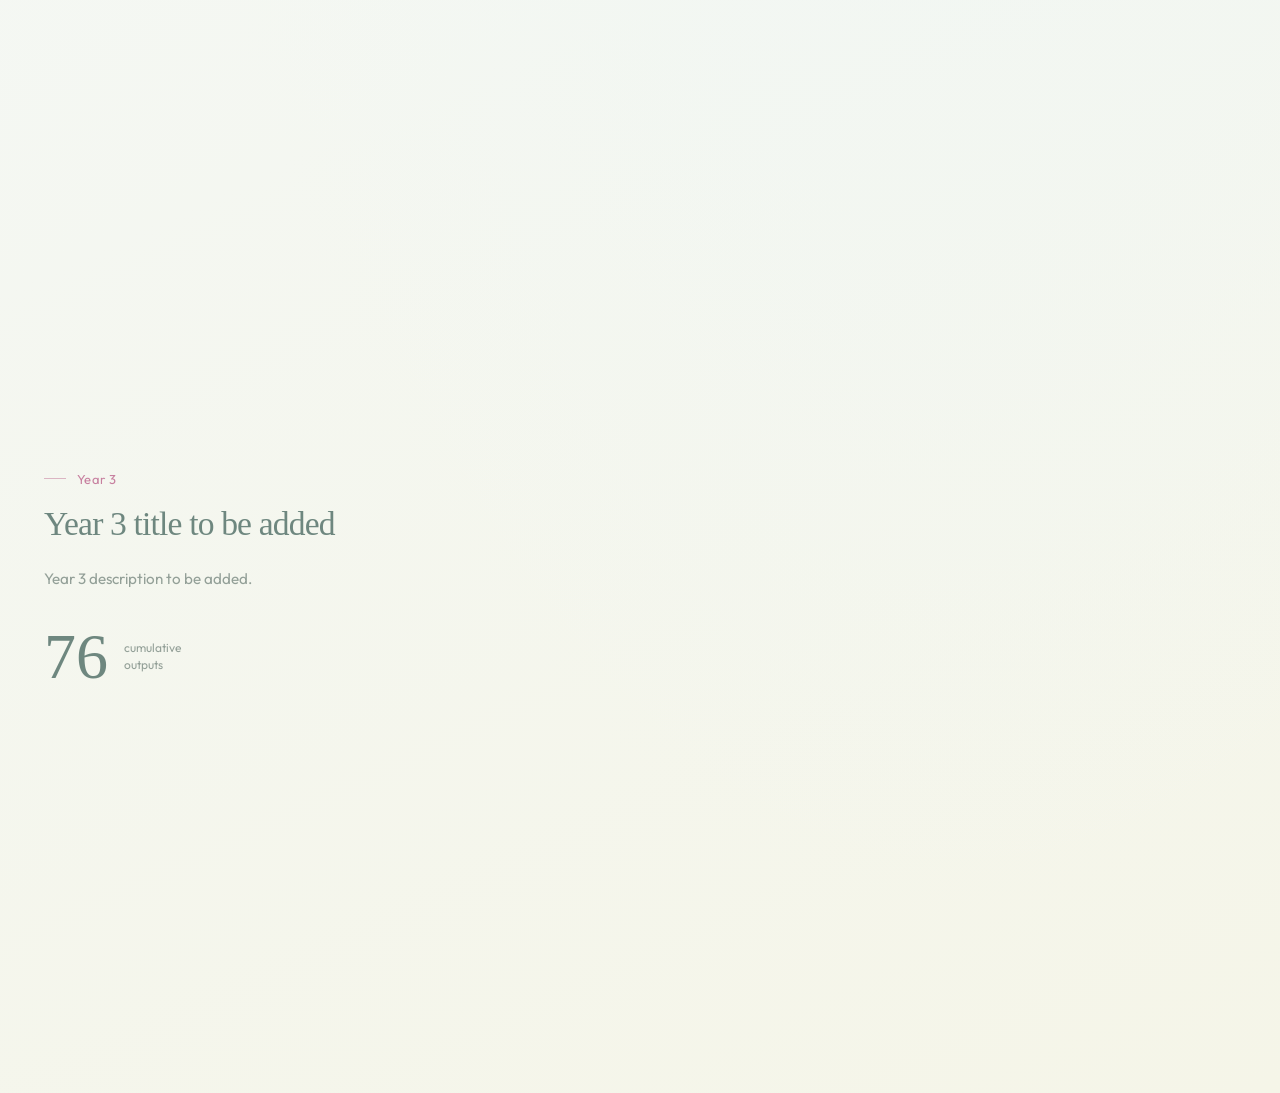
==== commit bcc968f2: "Distinguish cross-subteam PI seeds with blue accents" ====
--- a/index.html
+++ b/index.html
@@ -6,12 +6,12 @@
   <meta name="description" content="An interactive visualization of CANSTOREnergy personnel and research output records.">
   <title>CANSTOREnergy · Research visualization</title>
   <link rel="icon" type="image/png" href="assets/branding/canstore-logo-transparent.png">
-  <link rel="stylesheet" href="assets/dandelion.css?v=20261013a">
+  <link rel="stylesheet" href="assets/dandelion.css?v=20261021a">
   <script defer src="assets/dandelion_data.js"></script>
-  <script defer src="assets/dandelion_layout.js?v=20261013a"></script>
-  <script defer src="assets/dandelion_scopes.js?v=20261013a"></script>
-  <script defer src="assets/direct_enrichment.js?v=20261013a"></script>
-  <script defer src="assets/dandelion.js?v=20261013a"></script>
+  <script defer src="assets/dandelion_layout.js?v=20261021a"></script>
+  <script defer src="assets/dandelion_scopes.js?v=20261021a"></script>
+  <script defer src="assets/direct_enrichment.js?v=20261021a"></script>
+  <script defer src="assets/dandelion.js?v=20261021a"></script>
 </head>
 <body>
   <a class="skip-link" href="#research-story">Skip to the research story</a>
--- a/assets/dandelion.css
+++ b/assets/dandelion.css
@@ -5,10 +5,10 @@
 *{box-sizing:border-box}html{scroll-behavior:smooth}body{margin:0;color:var(--ink);background:radial-gradient(ellipse at 75% 16%,#eff7f5 0,transparent 65%),linear-gradient(155deg,#f4f9fa 15%,#f5f5e8 100%);font-family:Outfit,sans-serif;min-height:100dvh}button,a{-webkit-tap-highlight-color:transparent}button{font:inherit;cursor:pointer}a{color:inherit;text-decoration:none}button:focus-visible,a:focus-visible,#details:focus-visible{outline:2px solid var(--pink);outline-offset:4px}button:active{transform:scale(.98)}[hidden]{display:none!important}.sr-only{position:absolute;width:1px;height:1px;overflow:hidden;clip-path:inset(50%);white-space:nowrap}.skip-link{position:fixed;top:1rem;left:1rem;z-index:var(--layer-skip);background:var(--paper);padding:1rem;transform:translateY(-200%)}.skip-link:focus{transform:none}
 .page-header{max-width:1460px;margin:auto;padding:1.2rem 2.75rem .3rem;display:flex;align-items:center;min-height:6rem}.brand{display:inline-flex}.brand img{display:block;width:12.5rem;height:auto;object-fit:contain}
 main{display:grid;grid-template-columns:minmax(240px,1fr) minmax(0,2fr);gap:1.5rem;max-width:1460px;margin:auto;padding:0 2.75rem}.story{min-width:0}.story-intro{padding:2.75rem 0 1rem}h1,h2,p{margin-top:0}h1,h2,.chapter-count strong{font-family:Georgia,'Times New Roman',serif;font-weight:400}h1{font-size:clamp(2.3rem,3.2vw,3.15rem);line-height:1.02;letter-spacing:-.055em;margin-bottom:1.75rem;max-width:340px}h2{letter-spacing:-.025em;text-wrap:balance}.intro{font-size:1.1rem;line-height:1.65;margin-bottom:1.25rem}.explanation{font-size:.94rem;line-height:1.75;max-width:285px;color:var(--muted);text-wrap:pretty}.scroll-cue{display:inline-flex;align-items:center;gap:1rem;font-size:.8rem;color:var(--pink);margin:1.25rem 0;padding:.45rem 0}.scroll-cue span{transition:transform .4s var(--ease)}.scroll-cue:hover span{transform:translateY(4px)}.chapter{min-height:85dvh;padding:15dvh 0 12dvh;opacity:.6;transition:opacity .6s var(--ease);scroll-margin-top:24dvh}.chapter.active{opacity:1}.chapter-year{display:inline-flex;align-items:center;gap:.65rem;font-size:.81rem;color:var(--pink);letter-spacing:.04em}.chapter-year::before{content:"";width:1.4rem;height:1px;background:currentColor;opacity:.55}.chapter.active .chapter-year::before{height:2px;opacity:1}.chapter h2{font-size:2.1rem;margin:1.1rem 0 1.4rem;line-height:1.12}.chapter p{font-size:.95rem;line-height:1.85;max-width:295px;color:var(--muted);text-wrap:pretty}.chapter-count{display:flex;gap:1rem;align-items:center;margin:2rem 0}.chapter-count strong{font-size:4rem;line-height:1;font-variant-numeric:tabular-nums}.chapter-count span{font-size:.75rem;color:var(--muted);line-height:1.4}.chapter:last-child{padding-bottom:25dvh}
-.visual-column{min-width:0}.pinned-view{position:sticky;top:1rem;height:calc(100dvh - 2rem);max-height:1100px;display:grid;grid-template-rows:minmax(0,1fr) auto auto;gap:.55rem}.pinned-view.has-selection{grid-template-rows:minmax(0,1fr) auto 15rem}.visual{position:relative;min-height:0;min-width:0}.visual svg{display:block;width:100%;height:100%;overflow:visible}.graph-caption{text-align:center}.graph-status{display:flex;justify-content:center;align-items:center;gap:1rem;margin-bottom:.65rem}#count{font-size:.78rem;color:var(--muted);margin:0;font-variant-numeric:tabular-nums}.legend{display:flex;gap:1rem;justify-content:center;align-items:center;flex-wrap:wrap;font-size:.76rem}.legend > span{display:flex;align-items:center;gap:.45rem}.legend i{width:.52rem;height:.52rem;border-radius:50%;display:inline-block}.discover{background:var(--mint)}.direct{background:var(--mauve)}.develop{background:var(--peach)}.output-legend{gap:1.5rem}.legend-copy{display:block;text-align:left;line-height:1.35}.legend-copy small{display:block;font-size:.66rem;color:var(--muted);font-weight:400;margin-top:.12rem}.output-legend > span{gap:.55rem}.output-legend i{flex-shrink:0}.people-legend{margin-top:.8rem;font-size:.7rem;color:var(--muted)}.legend .standard-key,.legend .multiple-key,.legend .cross-pi-key{width:.8rem;height:.8rem;border:1px solid #79a68f;background:#d2eadd;position:relative}.legend .standard-key::after{content:'';position:absolute;inset:4px;background:#427760;border-radius:50%}.legend .multiple-key{background:#efdfb4;border-color:#ac873d}.legend .multiple-key::after{content:'';position:absolute;inset:2px;border:1px solid #946b25;border-radius:50%}.legend .cross-pi-key{background:#e9cbd8;border-color:#b17493}.legend .cross-pi-key::after{content:'';position:absolute;inset:3px;background:#8f4869;transform:rotate(45deg)}.graph-note{font-size:.68rem;line-height:1.65;color:var(--muted);margin:.5rem 0 .1rem}
-.stem{fill:#315f4f;stroke:none;opacity:.73;transition:opacity .4s var(--ease)}.has-selection .stem{opacity:.24}.has-selection .scope-label{opacity:.45}.branch{fill:none;stroke:#5a8c79;opacity:.52;transition:opacity .4s var(--ease)}.seed,.person{cursor:pointer;outline:none;transition:opacity .4s var(--ease)}.seed:focus-visible .halo,.person:focus-visible .person-dot{stroke:var(--pink);stroke-width:3}.seed .halo{stroke:#6e9e89;stroke-width:.85;fill:#c5e4d7;fill-opacity:.38;transition:fill-opacity .25s var(--ease),stroke .25s var(--ease),stroke-width .25s var(--ease)}.filament{stroke:#659580;stroke-width:.65;opacity:.55;fill:none;pointer-events:none}.seed:hover .halo,.seed:focus-visible .halo{fill-opacity:.75;stroke-width:1.8}.person:hover .person-dot{stroke:#557e6d;stroke-width:2.3}.seed.selected .selection-ring{opacity:1}.seed.selected .halo{fill-opacity:.9}.selection-ring{fill:none;stroke:var(--pink);stroke-width:2.5;opacity:0;transition:opacity .3s var(--ease);pointer-events:none}.dim{opacity:.24!important}.person-dot{stroke:#f0f7ee;stroke-width:1.3;transition:stroke .35s var(--ease),stroke-width .35s var(--ease)}.person.selected .person-dot{stroke:var(--pink);stroke-width:2.8}.author-link{fill:none;stroke:var(--pink);stroke-width:1.5;opacity:.7;pointer-events:none}.scope-label{font:10px Outfit,sans-serif;fill:#526d60;letter-spacing:.02em;pointer-events:none}.multiple-pi .halo{fill:#ecd89d;stroke:#a78744;fill-opacity:.46}.multiple-pi .filament{stroke:#9d7b35}.multiple-pi .seed-heart{fill:#8b662b}.pi-inner{fill:none;stroke:#a17c35;stroke-width:1}.cross-pi .halo{fill:#e4b6ce;stroke:#a96a8c;fill-opacity:.5}.cross-pi .filament{stroke:#ac6888}.pi-diamond{fill:#9c5277;stroke:#fcf6f4;stroke-width:.8}.multiple-pi .seed-tip{fill:#b59a63}.cross-pi .seed-tip{fill:#b57e98}.seed-tip{fill:#9dbfaf;fill-opacity:.65;pointer-events:none}.seed-heart{fill:#6d9f89}.person-hit{fill:transparent}.core-wash{fill:url(#core-wash);pointer-events:none}
+.visual-column{min-width:0}.pinned-view{position:sticky;top:1rem;height:calc(100dvh - 2rem);max-height:1100px;display:grid;grid-template-rows:minmax(0,1fr) auto auto;gap:.55rem}.pinned-view.has-selection{grid-template-rows:minmax(0,1fr) auto 15rem}.visual{position:relative;min-height:0;min-width:0}.visual svg{display:block;width:100%;height:100%;overflow:visible}.graph-caption{text-align:center}.graph-status{display:flex;justify-content:center;align-items:center;gap:1rem;margin-bottom:.65rem}#count{font-size:.78rem;color:var(--muted);margin:0;font-variant-numeric:tabular-nums}.legend{display:flex;gap:1rem;justify-content:center;align-items:center;flex-wrap:wrap;font-size:.76rem}.legend > span{display:flex;align-items:center;gap:.45rem}.legend i{width:.52rem;height:.52rem;border-radius:50%;display:inline-block}.discover{background:var(--mint)}.direct{background:var(--mauve)}.develop{background:var(--peach)}.output-legend{gap:1.5rem}.legend-copy{display:block;text-align:left;line-height:1.35}.legend-copy small{display:block;font-size:.66rem;color:var(--muted);font-weight:400;margin-top:.12rem}.output-legend > span{gap:.55rem}.output-legend i{flex-shrink:0}.people-legend{margin-top:.8rem;font-size:.7rem;color:var(--muted)}.legend .standard-key,.legend .multiple-key,.legend .cross-pi-key{width:.8rem;height:.8rem;border:1px solid #79a68f;background:#d2eadd;position:relative}.legend .standard-key::after{content:'';position:absolute;inset:4px;background:#427760;border-radius:50%}.legend .multiple-key{background:#efdfb4;border-color:#ac873d}.legend .multiple-key::after{content:'';position:absolute;inset:2px;border:1px solid #946b25;border-radius:50%}.legend .cross-pi-key{background:#c5e2f2;border-color:#477fa8}.legend .cross-pi-key::after{content:'';position:absolute;inset:3px;background:#245e89;transform:rotate(45deg)}.graph-note{font-size:.68rem;line-height:1.65;color:var(--muted);margin:.5rem 0 .1rem}
+.stem{fill:#315f4f;stroke:none;opacity:.73;transition:opacity .4s var(--ease)}.has-selection .stem{opacity:.24}.has-selection .scope-label{opacity:.45}.branch{fill:none;stroke:#5a8c79;opacity:.52;transition:opacity .4s var(--ease)}.seed,.person{cursor:pointer;outline:none;transition:opacity .4s var(--ease)}.seed:focus-visible .halo,.person:focus-visible .person-dot{stroke:var(--pink);stroke-width:3}.seed .halo{stroke:#6e9e89;stroke-width:.85;fill:#c5e4d7;fill-opacity:.38;transition:fill-opacity .25s var(--ease),stroke .25s var(--ease),stroke-width .25s var(--ease)}.filament{stroke:#659580;stroke-width:.65;opacity:.55;fill:none;pointer-events:none}.seed:hover .halo,.seed:focus-visible .halo{fill-opacity:.75;stroke-width:1.8}.person:hover .person-dot{stroke:#557e6d;stroke-width:2.3}.seed.selected .selection-ring{opacity:1}.seed.selected .halo{fill-opacity:.9}.selection-ring{fill:none;stroke:var(--pink);stroke-width:2.5;opacity:0;transition:opacity .3s var(--ease);pointer-events:none}.dim{opacity:.24!important}.person-dot{stroke:#f0f7ee;stroke-width:1.3;transition:stroke .35s var(--ease),stroke-width .35s var(--ease)}.person.selected .person-dot{stroke:var(--pink);stroke-width:2.8}.author-link{fill:none;stroke:var(--pink);stroke-width:1.5;opacity:.7;pointer-events:none}.scope-label{font:10px Outfit,sans-serif;fill:#526d60;letter-spacing:.02em;pointer-events:none}.multiple-pi .halo{fill:#ecd89d;stroke:#a78744;fill-opacity:.46}.multiple-pi .filament{stroke:#9d7b35}.multiple-pi .seed-heart{fill:#8b662b}.pi-inner{fill:none;stroke:#a17c35;stroke-width:1}.cross-pi .halo{fill:#a8d4ee;stroke:#477fa8;fill-opacity:.5}.cross-pi .filament{stroke:#5088af}.pi-diamond{fill:#245e89;stroke:#fcf6f4;stroke-width:.8}.multiple-pi .seed-tip{fill:#b59a63}.cross-pi .seed-tip{fill:#719dbb}.seed-tip{fill:#9dbfaf;fill-opacity:.65;pointer-events:none}.seed-heart{fill:#6d9f89}.person-hit{fill:transparent}.core-wash{fill:url(#core-wash);pointer-events:none}
 #tooltip{position:absolute;pointer-events:none;background:#fcfdf6f5;color:var(--ink);padding:.65rem .8rem;max-width:min(22rem,100%);font-size:.8rem;line-height:1.5;border-radius:.55rem;box-shadow:0 6px 30px #234f3914,inset 0 0 0 1px #b9cdc26b;z-index:var(--layer-tooltip)}
-.detail-dock{min-height:0;margin:0 .4rem}.details-empty{text-align:center;font-size:.72rem;line-height:1.5;color:var(--muted);margin:.2rem 0 .3rem}.details-empty span{color:var(--pink);margin-left:.3rem}.detail-shell{height:100%;border:1px solid #bdcec1;border-radius:.85rem;background:#fcfdf6;box-shadow:0 5px 20px #244c3709}.detail-surface{height:100%;display:flex;flex-direction:column;border-radius:inherit;overflow:hidden}.detail-toolbar{display:flex;align-items:center;justify-content:space-between;gap:1rem;padding:.45rem 1.1rem .2rem;color:var(--pink);font-size:.72rem;font-weight:500;flex-shrink:0}#clear{display:inline-flex;align-items:center;gap:.55rem;background:none;border:0;padding:.25rem .1rem .25rem .7rem;font-size:.75rem;color:var(--ink);border-radius:1rem;min-height:2.5rem;transition:background .3s var(--ease)}#clear:hover{background:#e9efe6}#clear span{font-size:1.2rem;width:1.7rem;height:1.7rem;display:grid;place-items:center;background:#ecf0e8;border-radius:50%;line-height:1}#details{overflow:auto;overscroll-behavior:contain;scrollbar-width:thin;scrollbar-color:#b2c9bb transparent;padding:.2rem 1.1rem 1.2rem;min-height:0}#detail-title{font-size:1.35rem;line-height:1.35;margin:0 0 .75rem;max-width:65ch;text-wrap:pretty}.record-body{display:grid;grid-template-columns:1fr 1.15fr;gap:1.5rem}.record-related{border-left:1px solid #dce5d9;padding-left:1.25rem}.record-meta{display:grid;grid-template-columns:repeat(2,minmax(0,1fr));gap:.6rem 1rem;margin:0}.record-meta div{min-width:0}.record-meta dt{font-size:.7rem;color:#6b7e72;margin-bottom:.14rem}.record-meta dd{font-size:.84rem;line-height:1.45;margin:0;overflow-wrap:anywhere}.pi-status{display:flex;align-items:center;gap:.45rem;font-size:.87rem;font-weight:500;margin:0 0 .2rem}.pi-status::before{content:"";width:.5rem;height:.5rem;border-radius:50%;background:#89b6a0;flex-shrink:0}.pi-status.multiple-pi::before{background:#d6b875;box-shadow:inset 0 0 0 2px #f2e9d1;border:1px solid #a78744}.pi-status.cross-pi::before{background:#b57c99;border-radius:0;transform:rotate(45deg)}.pi-status.multiple-pi{color:#826023}.pi-status.cross-pi{color:#924467}.pi-summary{margin:0 0 .7rem}.collaboration-status{font-size:.77rem;color:var(--ink);line-height:1.5;margin:0 0 .5rem}.collaboration-status.is-cross{color:var(--pink)}.contributor-list,.output-list{list-style:none;margin:.4rem 0 0;padding:0}.contributor-list li{display:grid;grid-template-columns:minmax(0,1fr) auto;gap:.6rem;align-items:baseline;padding:.3rem 0;border-bottom:1px solid #dce5d96b}.contributor-list li:last-child{border-bottom:0}.record-link{border:0;background:none;padding:0;color:var(--ink);text-align:left;font-size:.85rem;line-height:1.5;text-decoration:underline;text-decoration-color:#819a8d55;text-underline-offset:3px}.record-link:hover{color:var(--pink);text-decoration-color:var(--pink)}.team-tag{color:var(--muted);font-size:.72rem}.publication-link{display:inline-flex;align-items:center;gap:.7rem;background:#e9efe5;color:var(--ink);padding:.35rem .4rem .35rem .75rem;border-radius:2rem;font-size:.72rem;margin-top:.75rem}.publication-link span{display:grid;place-items:center;background:#d7e5d9;border-radius:50%;height:1.5rem;width:1.5rem;transition:transform .3s var(--ease)}.publication-link:hover span{transform:translate(1px,-1px)}.record-note{font-size:.8rem;line-height:1.55;color:var(--muted);margin:.6rem 0 0}.list-heading{font-size:.8rem;font-weight:500;margin:0 0 .5rem}.output-list li{padding:.45rem 0;box-shadow:0 1px 0 #ccd9cb60}.output-year{font-size:.71rem;color:var(--muted);display:block;margin-top:.15rem}.load-error{padding:2rem;color:var(--pink)}
+.detail-dock{min-height:0;margin:0 .4rem}.details-empty{text-align:center;font-size:.72rem;line-height:1.5;color:var(--muted);margin:.2rem 0 .3rem}.details-empty span{color:var(--pink);margin-left:.3rem}.detail-shell{height:100%;border:1px solid #bdcec1;border-radius:.85rem;background:#fcfdf6;box-shadow:0 5px 20px #244c3709}.detail-surface{height:100%;display:flex;flex-direction:column;border-radius:inherit;overflow:hidden}.detail-toolbar{display:flex;align-items:center;justify-content:space-between;gap:1rem;padding:.45rem 1.1rem .2rem;color:var(--pink);font-size:.72rem;font-weight:500;flex-shrink:0}#clear{display:inline-flex;align-items:center;gap:.55rem;background:none;border:0;padding:.25rem .1rem .25rem .7rem;font-size:.75rem;color:var(--ink);border-radius:1rem;min-height:2.5rem;transition:background .3s var(--ease)}#clear:hover{background:#e9efe6}#clear span{font-size:1.2rem;width:1.7rem;height:1.7rem;display:grid;place-items:center;background:#ecf0e8;border-radius:50%;line-height:1}#details{overflow:auto;overscroll-behavior:contain;scrollbar-width:thin;scrollbar-color:#b2c9bb transparent;padding:.2rem 1.1rem 1.2rem;min-height:0}#detail-title{font-size:1.35rem;line-height:1.35;margin:0 0 .75rem;max-width:65ch;text-wrap:pretty}.record-body{display:grid;grid-template-columns:1fr 1.15fr;gap:1.5rem}.record-related{border-left:1px solid #dce5d9;padding-left:1.25rem}.record-meta{display:grid;grid-template-columns:repeat(2,minmax(0,1fr));gap:.6rem 1rem;margin:0}.record-meta div{min-width:0}.record-meta dt{font-size:.7rem;color:#6b7e72;margin-bottom:.14rem}.record-meta dd{font-size:.84rem;line-height:1.45;margin:0;overflow-wrap:anywhere}.pi-status{display:flex;align-items:center;gap:.45rem;font-size:.87rem;font-weight:500;margin:0 0 .2rem}.pi-status::before{content:"";width:.5rem;height:.5rem;border-radius:50%;background:#89b6a0;flex-shrink:0}.pi-status.multiple-pi::before{background:#d6b875;box-shadow:inset 0 0 0 2px #f2e9d1;border:1px solid #a78744}.pi-status.cross-pi::before{background:#477fa8;border-radius:0;transform:rotate(45deg)}.pi-status.multiple-pi{color:#826023}.pi-status.cross-pi{color:#245e89}.pi-summary{margin:0 0 .7rem}.collaboration-status{font-size:.77rem;color:var(--ink);line-height:1.5;margin:0 0 .5rem}.collaboration-status.is-cross{color:var(--pink)}.contributor-list,.output-list{list-style:none;margin:.4rem 0 0;padding:0}.contributor-list li{display:grid;grid-template-columns:minmax(0,1fr) auto;gap:.6rem;align-items:baseline;padding:.3rem 0;border-bottom:1px solid #dce5d96b}.contributor-list li:last-child{border-bottom:0}.record-link{border:0;background:none;padding:0;color:var(--ink);text-align:left;font-size:.85rem;line-height:1.5;text-decoration:underline;text-decoration-color:#819a8d55;text-underline-offset:3px}.record-link:hover{color:var(--pink);text-decoration-color:var(--pink)}.team-tag{color:var(--muted);font-size:.72rem}.publication-link{display:inline-flex;align-items:center;gap:.7rem;background:#e9efe5;color:var(--ink);padding:.35rem .4rem .35rem .75rem;border-radius:2rem;font-size:.72rem;margin-top:.75rem}.publication-link span{display:grid;place-items:center;background:#d7e5d9;border-radius:50%;height:1.5rem;width:1.5rem;transition:transform .3s var(--ease)}.publication-link:hover span{transform:translate(1px,-1px)}.record-note{font-size:.8rem;line-height:1.55;color:var(--muted);margin:.6rem 0 0}.list-heading{font-size:.8rem;font-weight:500;margin:0 0 .5rem}.output-list li{padding:.45rem 0;box-shadow:0 1px 0 #ccd9cb60}.output-year{font-size:.71rem;color:var(--muted);display:block;margin-top:.15rem}.load-error{padding:2rem;color:var(--pink)}
 @media(max-height:760px) and (min-width:801px){.pinned-view.has-selection{grid-template-rows:minmax(0,1fr) auto 12rem}.graph-note{display:none}.page-header{min-height:4.5rem}.brand img{width:10rem}}
 @media(max-width:1050px) and (min-width:801px){main{grid-template-columns:minmax(210px,1fr) minmax(0,2fr);gap:1rem;padding:0 1.75rem}.page-header{padding-left:1.75rem}.record-body{grid-template-columns:1fr;gap:.9rem}.record-related{border-left:0;border-top:1px solid #dce5d9;padding:1rem 0 0}.legend{gap:.7rem}.scope-label{font-size:11px}}
 @media(max-width:800px){.page-header{padding:.9rem 1.25rem .3rem;min-height:0}.brand img{width:10rem}main{display:flex;flex-direction:column;padding:0 1.25rem;gap:0}.visual-column{display:contents}.pinned-view{order:-1;top:0;height:68dvh;min-height:min(470px,68dvh);max-height:640px;grid-template-rows:minmax(0,1fr) auto auto;gap:.3rem;z-index:var(--layer-pinned);background:linear-gradient(155deg,#f2f8f7,#f4f5e9);margin:0 -1.25rem;padding:.4rem .75rem .6rem;box-shadow:0 8px 15px #31533e05}.pinned-view.has-selection{grid-template-rows:minmax(0,1fr) auto 11.5rem;height:68dvh;min-height:470px}.scope-label{display:none}.graph-status{margin:0 0 .5rem;gap:.8rem}#count{font-size:.65rem}.legend{font-size:.69rem;gap:.7rem}.output-legend{display:grid;grid-template-columns:repeat(3,auto);gap:.8rem}.output-legend > span{gap:.35rem}.legend-copy small{font-size:.61rem}.people-legend{font-size:.65rem}.graph-note{display:block;font-size:.63rem;max-width:34rem;margin:.5rem auto .1rem}.graph-note br{display:none}.detail-dock{margin:0 .1rem}.details-empty{font-size:.65rem}.people-legend{margin-top:.4rem}.detail-toolbar{padding:.3rem .8rem 0}.detail-toolbar #clear{min-height:2rem}#details{padding:.2rem .8rem 1rem}#detail-title{font-size:1.15rem}.record-body{grid-template-columns:1fr;gap:.9rem}.record-related{border-left:0;border-top:1px solid #dce5d9;padding:.8rem 0 0}.record-meta{grid-template-columns:repeat(2,minmax(0,1fr))}.record-link{font-size:.85rem;padding:.15rem 0}.team-tag{font-size:.72rem}.story-intro{padding:2.4rem 0 .5rem}h1{font-size:2.85rem;max-width:none}.explanation{max-width:440px}.chapter{min-height:85dvh;padding:12dvh 0 18dvh;scroll-margin-top:72dvh}.chapter p{max-width:440px}.chapter:last-child{padding-bottom:40dvh}.chapter h2{font-size:1.95rem}.pinned-view.has-selection .graph-note,.pinned-view.has-selection .people-legend{display:none}}
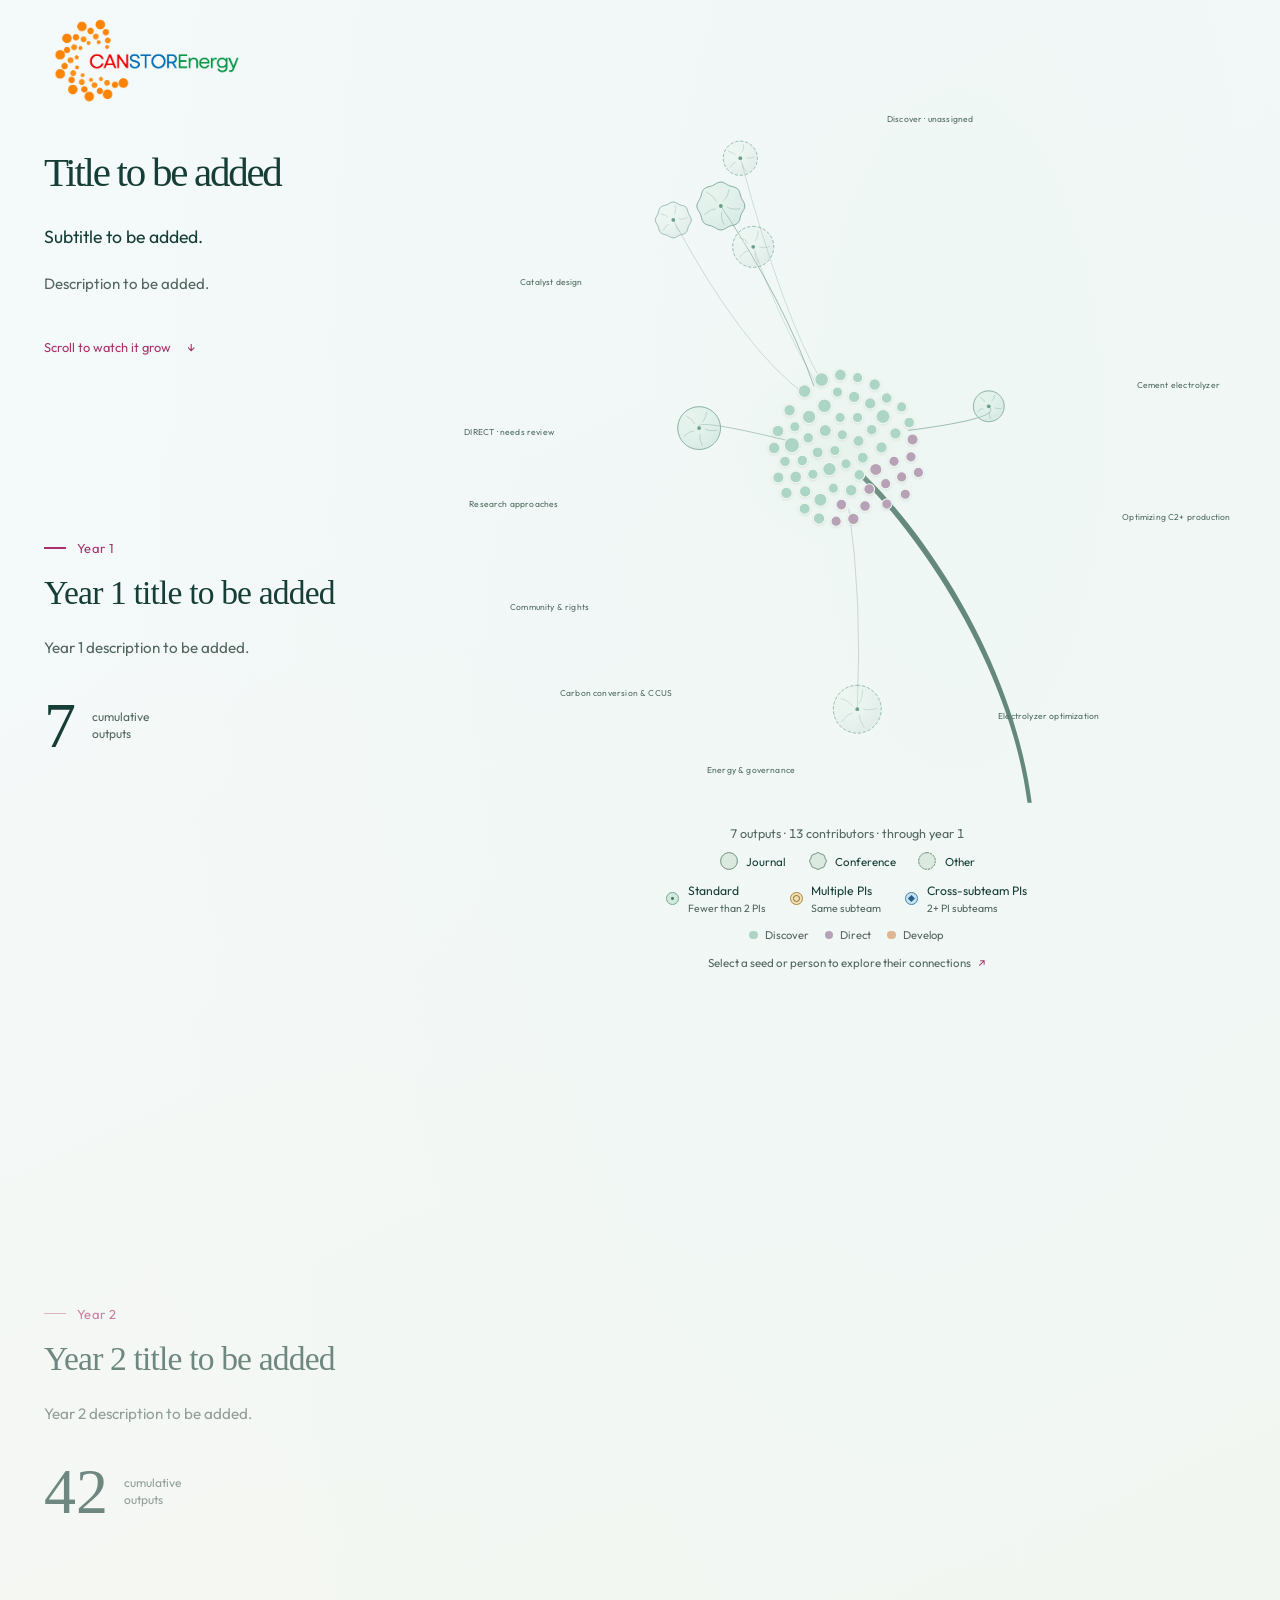
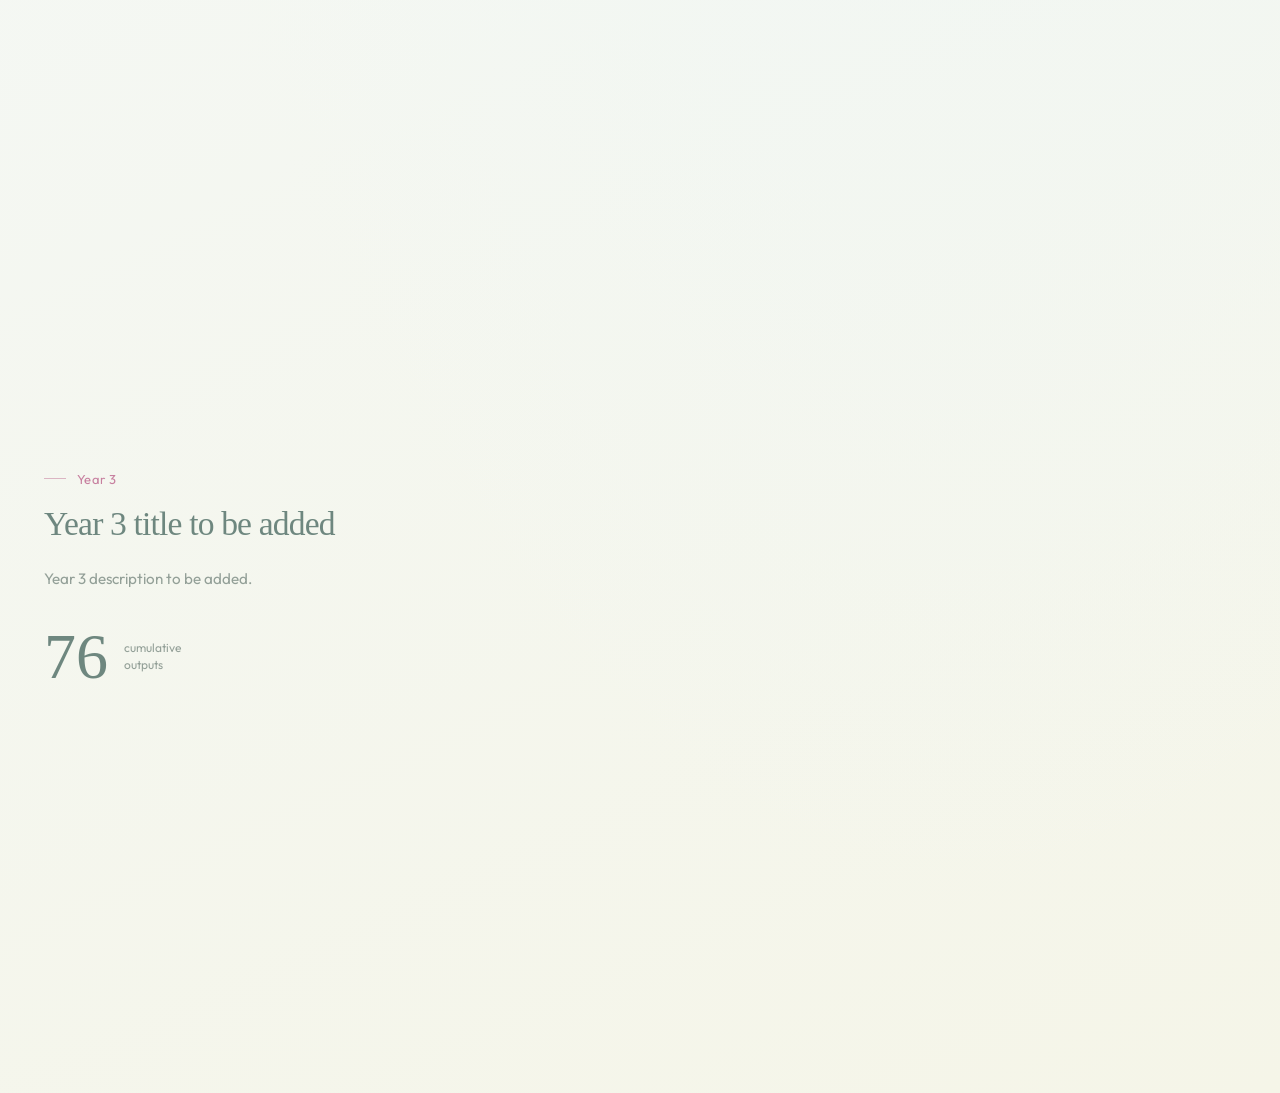
==== commit ff0eecb9: "Refine botanical seed artwork and mobile flower composition" ====
--- a/index.html
+++ b/index.html
@@ -6,12 +6,12 @@
   <meta name="description" content="An interactive visualization of CANSTOREnergy personnel and research output records.">
   <title>CANSTOREnergy · Research visualization</title>
   <link rel="icon" type="image/png" href="assets/branding/canstore-logo-transparent.png">
-  <link rel="stylesheet" href="assets/dandelion.css?v=20261021a">
+  <link rel="stylesheet" href="assets/dandelion.css?v=20261021b">
   <script defer src="assets/dandelion_data.js"></script>
-  <script defer src="assets/dandelion_layout.js?v=20261021a"></script>
-  <script defer src="assets/dandelion_scopes.js?v=20261021a"></script>
-  <script defer src="assets/direct_enrichment.js?v=20261021a"></script>
-  <script defer src="assets/dandelion.js?v=20261021a"></script>
+  <script defer src="assets/dandelion_layout.js?v=20261021b"></script>
+  <script defer src="assets/dandelion_scopes.js?v=20261021b"></script>
+  <script defer src="assets/direct_enrichment.js?v=20261021b"></script>
+  <script defer src="assets/dandelion.js?v=20261021b"></script>
 </head>
 <body>
   <a class="skip-link" href="#research-story">Skip to the research story</a>
--- a/assets/dandelion.css
+++ b/assets/dandelion.css
@@ -6,7 +6,7 @@
 .page-header{max-width:1460px;margin:auto;padding:1.2rem 2.75rem .3rem;display:flex;align-items:center;min-height:6rem}.brand{display:inline-flex}.brand img{display:block;width:12.5rem;height:auto;object-fit:contain}
 main{display:grid;grid-template-columns:minmax(240px,1fr) minmax(0,2fr);gap:1.5rem;max-width:1460px;margin:auto;padding:0 2.75rem}.story{min-width:0}.story-intro{padding:2.75rem 0 1rem}h1,h2,p{margin-top:0}h1,h2,.chapter-count strong{font-family:Georgia,'Times New Roman',serif;font-weight:400}h1{font-size:clamp(2.3rem,3.2vw,3.15rem);line-height:1.02;letter-spacing:-.055em;margin-bottom:1.75rem;max-width:340px}h2{letter-spacing:-.025em;text-wrap:balance}.intro{font-size:1.1rem;line-height:1.65;margin-bottom:1.25rem}.explanation{font-size:.94rem;line-height:1.75;max-width:285px;color:var(--muted);text-wrap:pretty}.scroll-cue{display:inline-flex;align-items:center;gap:1rem;font-size:.8rem;color:var(--pink);margin:1.25rem 0;padding:.45rem 0}.scroll-cue span{transition:transform .4s var(--ease)}.scroll-cue:hover span{transform:translateY(4px)}.chapter{min-height:85dvh;padding:15dvh 0 12dvh;opacity:.6;transition:opacity .6s var(--ease);scroll-margin-top:24dvh}.chapter.active{opacity:1}.chapter-year{display:inline-flex;align-items:center;gap:.65rem;font-size:.81rem;color:var(--pink);letter-spacing:.04em}.chapter-year::before{content:"";width:1.4rem;height:1px;background:currentColor;opacity:.55}.chapter.active .chapter-year::before{height:2px;opacity:1}.chapter h2{font-size:2.1rem;margin:1.1rem 0 1.4rem;line-height:1.12}.chapter p{font-size:.95rem;line-height:1.85;max-width:295px;color:var(--muted);text-wrap:pretty}.chapter-count{display:flex;gap:1rem;align-items:center;margin:2rem 0}.chapter-count strong{font-size:4rem;line-height:1;font-variant-numeric:tabular-nums}.chapter-count span{font-size:.75rem;color:var(--muted);line-height:1.4}.chapter:last-child{padding-bottom:25dvh}
 .visual-column{min-width:0}.pinned-view{position:sticky;top:1rem;height:calc(100dvh - 2rem);max-height:1100px;display:grid;grid-template-rows:minmax(0,1fr) auto auto;gap:.55rem}.pinned-view.has-selection{grid-template-rows:minmax(0,1fr) auto 15rem}.visual{position:relative;min-height:0;min-width:0}.visual svg{display:block;width:100%;height:100%;overflow:visible}.graph-caption{text-align:center}.graph-status{display:flex;justify-content:center;align-items:center;gap:1rem;margin-bottom:.65rem}#count{font-size:.78rem;color:var(--muted);margin:0;font-variant-numeric:tabular-nums}.legend{display:flex;gap:1rem;justify-content:center;align-items:center;flex-wrap:wrap;font-size:.76rem}.legend > span{display:flex;align-items:center;gap:.45rem}.legend i{width:.52rem;height:.52rem;border-radius:50%;display:inline-block}.discover{background:var(--mint)}.direct{background:var(--mauve)}.develop{background:var(--peach)}.output-legend{gap:1.5rem}.legend-copy{display:block;text-align:left;line-height:1.35}.legend-copy small{display:block;font-size:.66rem;color:var(--muted);font-weight:400;margin-top:.12rem}.output-legend > span{gap:.55rem}.output-legend i{flex-shrink:0}.people-legend{margin-top:.8rem;font-size:.7rem;color:var(--muted)}.legend .standard-key,.legend .multiple-key,.legend .cross-pi-key{width:.8rem;height:.8rem;border:1px solid #79a68f;background:#d2eadd;position:relative}.legend .standard-key::after{content:'';position:absolute;inset:4px;background:#427760;border-radius:50%}.legend .multiple-key{background:#efdfb4;border-color:#ac873d}.legend .multiple-key::after{content:'';position:absolute;inset:2px;border:1px solid #946b25;border-radius:50%}.legend .cross-pi-key{background:#c5e2f2;border-color:#477fa8}.legend .cross-pi-key::after{content:'';position:absolute;inset:3px;background:#245e89;transform:rotate(45deg)}.graph-note{font-size:.68rem;line-height:1.65;color:var(--muted);margin:.5rem 0 .1rem}
-.stem{fill:#315f4f;stroke:none;opacity:.73;transition:opacity .4s var(--ease)}.has-selection .stem{opacity:.24}.has-selection .scope-label{opacity:.45}.branch{fill:none;stroke:#5a8c79;opacity:.52;transition:opacity .4s var(--ease)}.seed,.person{cursor:pointer;outline:none;transition:opacity .4s var(--ease)}.seed:focus-visible .halo,.person:focus-visible .person-dot{stroke:var(--pink);stroke-width:3}.seed .halo{stroke:#6e9e89;stroke-width:.85;fill:#c5e4d7;fill-opacity:.38;transition:fill-opacity .25s var(--ease),stroke .25s var(--ease),stroke-width .25s var(--ease)}.filament{stroke:#659580;stroke-width:.65;opacity:.55;fill:none;pointer-events:none}.seed:hover .halo,.seed:focus-visible .halo{fill-opacity:.75;stroke-width:1.8}.person:hover .person-dot{stroke:#557e6d;stroke-width:2.3}.seed.selected .selection-ring{opacity:1}.seed.selected .halo{fill-opacity:.9}.selection-ring{fill:none;stroke:var(--pink);stroke-width:2.5;opacity:0;transition:opacity .3s var(--ease);pointer-events:none}.dim{opacity:.24!important}.person-dot{stroke:#f0f7ee;stroke-width:1.3;transition:stroke .35s var(--ease),stroke-width .35s var(--ease)}.person.selected .person-dot{stroke:var(--pink);stroke-width:2.8}.author-link{fill:none;stroke:var(--pink);stroke-width:1.5;opacity:.7;pointer-events:none}.scope-label{font:10px Outfit,sans-serif;fill:#526d60;letter-spacing:.02em;pointer-events:none}.multiple-pi .halo{fill:#ecd89d;stroke:#a78744;fill-opacity:.46}.multiple-pi .filament{stroke:#9d7b35}.multiple-pi .seed-heart{fill:#8b662b}.pi-inner{fill:none;stroke:#a17c35;stroke-width:1}.cross-pi .halo{fill:#a8d4ee;stroke:#477fa8;fill-opacity:.5}.cross-pi .filament{stroke:#5088af}.pi-diamond{fill:#245e89;stroke:#fcf6f4;stroke-width:.8}.multiple-pi .seed-tip{fill:#b59a63}.cross-pi .seed-tip{fill:#719dbb}.seed-tip{fill:#9dbfaf;fill-opacity:.65;pointer-events:none}.seed-heart{fill:#6d9f89}.person-hit{fill:transparent}.core-wash{fill:url(#core-wash);pointer-events:none}
+.stem{fill:#315f4f;stroke:none;opacity:.73;transition:opacity .4s var(--ease)}.has-selection .stem{opacity:.24}.has-selection .scope-label{opacity:.45}.branch{fill:none;stroke:#5a8c79;opacity:.52;transition:opacity .4s var(--ease)}.seed,.person{cursor:pointer;outline:none;transition:opacity .4s var(--ease)}.seed:focus-visible .halo,.person:focus-visible .person-dot{stroke:var(--pink);stroke-width:3}.seed .halo{stroke:#6e9e89;stroke-width:.8;fill:#c5e4d7;fill-opacity:.24;transition:fill-opacity .25s var(--ease),stroke .25s var(--ease),stroke-width .25s var(--ease)}.filament{stroke:#659580;stroke-width:.7;opacity:.45;fill:none;pointer-events:none}.seed:hover .halo,.seed:focus-visible .halo{fill-opacity:.75;stroke-width:1.8}.person:hover .person-dot{stroke:#557e6d;stroke-width:2.3}.seed.selected .selection-ring{opacity:1}.seed.selected .halo{fill-opacity:.9}.selection-ring{fill:none;stroke:var(--pink);stroke-width:2.5;opacity:0;transition:opacity .3s var(--ease);pointer-events:none}.dim{opacity:.24!important}.person-dot{stroke:#f0f7ee;stroke-width:1.3;transition:stroke .35s var(--ease),stroke-width .35s var(--ease)}.person.selected .person-dot{stroke:var(--pink);stroke-width:2.8}.author-link{fill:none;stroke:var(--pink);stroke-width:1.5;opacity:.7;pointer-events:none}.scope-label{font:10px Outfit,sans-serif;fill:#526d60;letter-spacing:.02em;pointer-events:none}.multiple-pi .halo{fill:#ecd89d;stroke:#a78744;fill-opacity:.46}.multiple-pi .filament{stroke:#9d7b35}.multiple-pi .seed-heart{fill:#8b662b}.pi-inner{fill:none;stroke:#a17c35;stroke-width:1}.cross-pi .halo{fill:#a8d4ee;stroke:#477fa8;fill-opacity:.5}.cross-pi .filament{stroke:#5088af}.pi-diamond{fill:#245e89;stroke:#fcf6f4;stroke-width:.8}.multiple-pi .seed-tip{fill:#b59a63}.cross-pi .seed-tip{fill:#719dbb}.seed-tip{fill:#9dbfaf;fill-opacity:.65;pointer-events:none}.seed-heart{fill:#6d9f89}.person-hit{fill:transparent}.core-wash{fill:url(#core-wash);pointer-events:none}
 #tooltip{position:absolute;pointer-events:none;background:#fcfdf6f5;color:var(--ink);padding:.65rem .8rem;max-width:min(22rem,100%);font-size:.8rem;line-height:1.5;border-radius:.55rem;box-shadow:0 6px 30px #234f3914,inset 0 0 0 1px #b9cdc26b;z-index:var(--layer-tooltip)}
 .detail-dock{min-height:0;margin:0 .4rem}.details-empty{text-align:center;font-size:.72rem;line-height:1.5;color:var(--muted);margin:.2rem 0 .3rem}.details-empty span{color:var(--pink);margin-left:.3rem}.detail-shell{height:100%;border:1px solid #bdcec1;border-radius:.85rem;background:#fcfdf6;box-shadow:0 5px 20px #244c3709}.detail-surface{height:100%;display:flex;flex-direction:column;border-radius:inherit;overflow:hidden}.detail-toolbar{display:flex;align-items:center;justify-content:space-between;gap:1rem;padding:.45rem 1.1rem .2rem;color:var(--pink);font-size:.72rem;font-weight:500;flex-shrink:0}#clear{display:inline-flex;align-items:center;gap:.55rem;background:none;border:0;padding:.25rem .1rem .25rem .7rem;font-size:.75rem;color:var(--ink);border-radius:1rem;min-height:2.5rem;transition:background .3s var(--ease)}#clear:hover{background:#e9efe6}#clear span{font-size:1.2rem;width:1.7rem;height:1.7rem;display:grid;place-items:center;background:#ecf0e8;border-radius:50%;line-height:1}#details{overflow:auto;overscroll-behavior:contain;scrollbar-width:thin;scrollbar-color:#b2c9bb transparent;padding:.2rem 1.1rem 1.2rem;min-height:0}#detail-title{font-size:1.35rem;line-height:1.35;margin:0 0 .75rem;max-width:65ch;text-wrap:pretty}.record-body{display:grid;grid-template-columns:1fr 1.15fr;gap:1.5rem}.record-related{border-left:1px solid #dce5d9;padding-left:1.25rem}.record-meta{display:grid;grid-template-columns:repeat(2,minmax(0,1fr));gap:.6rem 1rem;margin:0}.record-meta div{min-width:0}.record-meta dt{font-size:.7rem;color:#6b7e72;margin-bottom:.14rem}.record-meta dd{font-size:.84rem;line-height:1.45;margin:0;overflow-wrap:anywhere}.pi-status{display:flex;align-items:center;gap:.45rem;font-size:.87rem;font-weight:500;margin:0 0 .2rem}.pi-status::before{content:"";width:.5rem;height:.5rem;border-radius:50%;background:#89b6a0;flex-shrink:0}.pi-status.multiple-pi::before{background:#d6b875;box-shadow:inset 0 0 0 2px #f2e9d1;border:1px solid #a78744}.pi-status.cross-pi::before{background:#477fa8;border-radius:0;transform:rotate(45deg)}.pi-status.multiple-pi{color:#826023}.pi-status.cross-pi{color:#245e89}.pi-summary{margin:0 0 .7rem}.collaboration-status{font-size:.77rem;color:var(--ink);line-height:1.5;margin:0 0 .5rem}.collaboration-status.is-cross{color:var(--pink)}.contributor-list,.output-list{list-style:none;margin:.4rem 0 0;padding:0}.contributor-list li{display:grid;grid-template-columns:minmax(0,1fr) auto;gap:.6rem;align-items:baseline;padding:.3rem 0;border-bottom:1px solid #dce5d96b}.contributor-list li:last-child{border-bottom:0}.record-link{border:0;background:none;padding:0;color:var(--ink);text-align:left;font-size:.85rem;line-height:1.5;text-decoration:underline;text-decoration-color:#819a8d55;text-underline-offset:3px}.record-link:hover{color:var(--pink);text-decoration-color:var(--pink)}.team-tag{color:var(--muted);font-size:.72rem}.publication-link{display:inline-flex;align-items:center;gap:.7rem;background:#e9efe5;color:var(--ink);padding:.35rem .4rem .35rem .75rem;border-radius:2rem;font-size:.72rem;margin-top:.75rem}.publication-link span{display:grid;place-items:center;background:#d7e5d9;border-radius:50%;height:1.5rem;width:1.5rem;transition:transform .3s var(--ease)}.publication-link:hover span{transform:translate(1px,-1px)}.record-note{font-size:.8rem;line-height:1.55;color:var(--muted);margin:.6rem 0 0}.list-heading{font-size:.8rem;font-weight:500;margin:0 0 .5rem}.output-list li{padding:.45rem 0;box-shadow:0 1px 0 #ccd9cb60}.output-year{font-size:.71rem;color:var(--muted);display:block;margin-top:.15rem}.load-error{padding:2rem;color:var(--pink)}
 @media(max-height:760px) and (min-width:801px){.pinned-view.has-selection{grid-template-rows:minmax(0,1fr) auto 12rem}.graph-note{display:none}.page-header{min-height:4.5rem}.brand img{width:10rem}}
@@ -27,8 +27,27 @@
 .seed[data-output-shape="other"] .halo{stroke-dasharray:3 3;stroke-linecap:round}.type-legend [data-type-symbol="other"] path{stroke-dasharray:2 2;stroke-linecap:round}
 
 /* Shallow lighting and contrast layers give the canopy depth without changing data sizes. */
-.seed-light{fill:url(#seed-light);pointer-events:none;opacity:.75}.twig[data-depth="front"] .halo{filter:url(#seed-shadow);stroke-width:1.05;fill-opacity:.58}.twig[data-depth="back"] .halo{fill-opacity:.3}.twig[data-depth="front"] .branch{opacity:.64}.twig[data-depth="back"] .branch{opacity:.34}.twig[data-depth="back"] .filament{opacity:.42}.twig[data-depth="front"] .filament{opacity:.68}.twig .seed:hover .halo,.twig .seed:focus-visible .halo{fill-opacity:.8;stroke-width:1.8}.twig .seed.selected .halo{fill-opacity:.9}.person-dot{filter:drop-shadow(0 1px 1px #315f4f20)}.has-selection .seed-light{opacity:.45}
+.seed-light{fill:url(#seed-light);pointer-events:none;opacity:.3}.twig[data-depth="front"] .halo{stroke-width:1;fill-opacity:.36}.twig[data-depth="back"] .halo{fill-opacity:.18}.twig[data-depth="front"] .branch{opacity:.64}.twig[data-depth="back"] .branch{opacity:.34}.twig[data-depth="back"] .filament{opacity:.42}.twig[data-depth="front"] .filament{opacity:.5}.twig .seed:hover .halo,.twig .seed:focus-visible .halo{fill-opacity:.8;stroke-width:1.8}.twig .seed.selected .halo{fill-opacity:.9}.person-dot{filter:drop-shadow(0 1px 1px #315f4f20)}.has-selection .seed-light{opacity:.45}
 
 /* DIRECT context remains separate from authored-output data and the flower layout. */
 .pinned-view.has-selection .detail-navigation{display:flex;align-items:center;gap:.7rem;min-width:0}#detail-back{background:none;border:0;border-right:1px solid #cfdbce;padding:.4rem .7rem .4rem 0;color:var(--ink);font-size:.72rem;white-space:nowrap}#detail-back:hover{color:var(--pink)}.context-eyebrow{font-size:.75rem;color:var(--muted);margin:-.35rem 0 .9rem}.direct-context{margin:0 0 1rem;padding-bottom:.85rem;border-bottom:1px solid #dce5d9}.context-role{font-size:.8rem;margin:0;color:var(--ink)}.context-expansion{margin-top:.6rem}.context-expansion summary{cursor:pointer;font-size:.8rem;line-height:1.5;padding:.35rem 0;color:var(--ink)}summary:focus-visible{outline:2px solid var(--pink);outline-offset:3px}.area-label{font-size:.71rem;font-weight:500;color:var(--muted);margin:.75rem 0 .2rem}.workstream-list{list-style:none;padding:0;margin:.2rem 0 .5rem}.workstream-list li{margin:.25rem 0}.context-output-heading{margin-top:1.2rem}.workstream-roster{list-style:none;margin:.45rem 0 0;padding:0}.workstream-roster li{padding:.35rem 0;border-bottom:1px solid #dce5d96b}.roster-name{font-size:.85rem}.roster-status{display:block;font-size:.65rem;color:var(--muted);line-height:1.45;margin-top:.1rem}.roster-note{margin-top:.25rem}.person.workstream-member .person-dot{stroke:#75617e;stroke-width:2.5;stroke-dasharray:2 1.5}
 @media(max-width:800px){.detail-navigation{gap:.4rem}.detail-toolbar{gap:.4rem}#detail-back{padding-right:.4rem}}
+
+/* Compact captions leave more height for the flower on narrow screens. */
+@media(max-width:800px){
+  .pinned-view{height:min(72dvh,calc(100vw + 7rem));max-height:700px;gap:.2rem;padding-top:.15rem}
+  .pinned-view.has-selection{height:72dvh;min-height:min(520px,80dvh)}
+  .graph-caption{display:grid;grid-template-columns:1fr;gap:.32rem}
+  .graph-status,.type-legend,.people-legend{margin:0}
+  .type-legend svg{width:.95rem;height:.95rem}
+  .output-legend{gap:.65rem}
+  .legend-copy{font-size:.65rem;line-height:1.2}
+  .legend-copy small{font-size:.6rem;margin-top:.06rem}
+  .people-legend{font-size:.63rem}
+  .details-empty{margin:0;font-size:.62rem}
+  .chapter{scroll-margin-top:76dvh}
+}
+@media(max-width:800px) and (max-height:620px){
+  .pinned-view,.pinned-view.has-selection{height:70dvh;min-height:0}
+  .chapter{scroll-margin-top:74dvh}
+}
